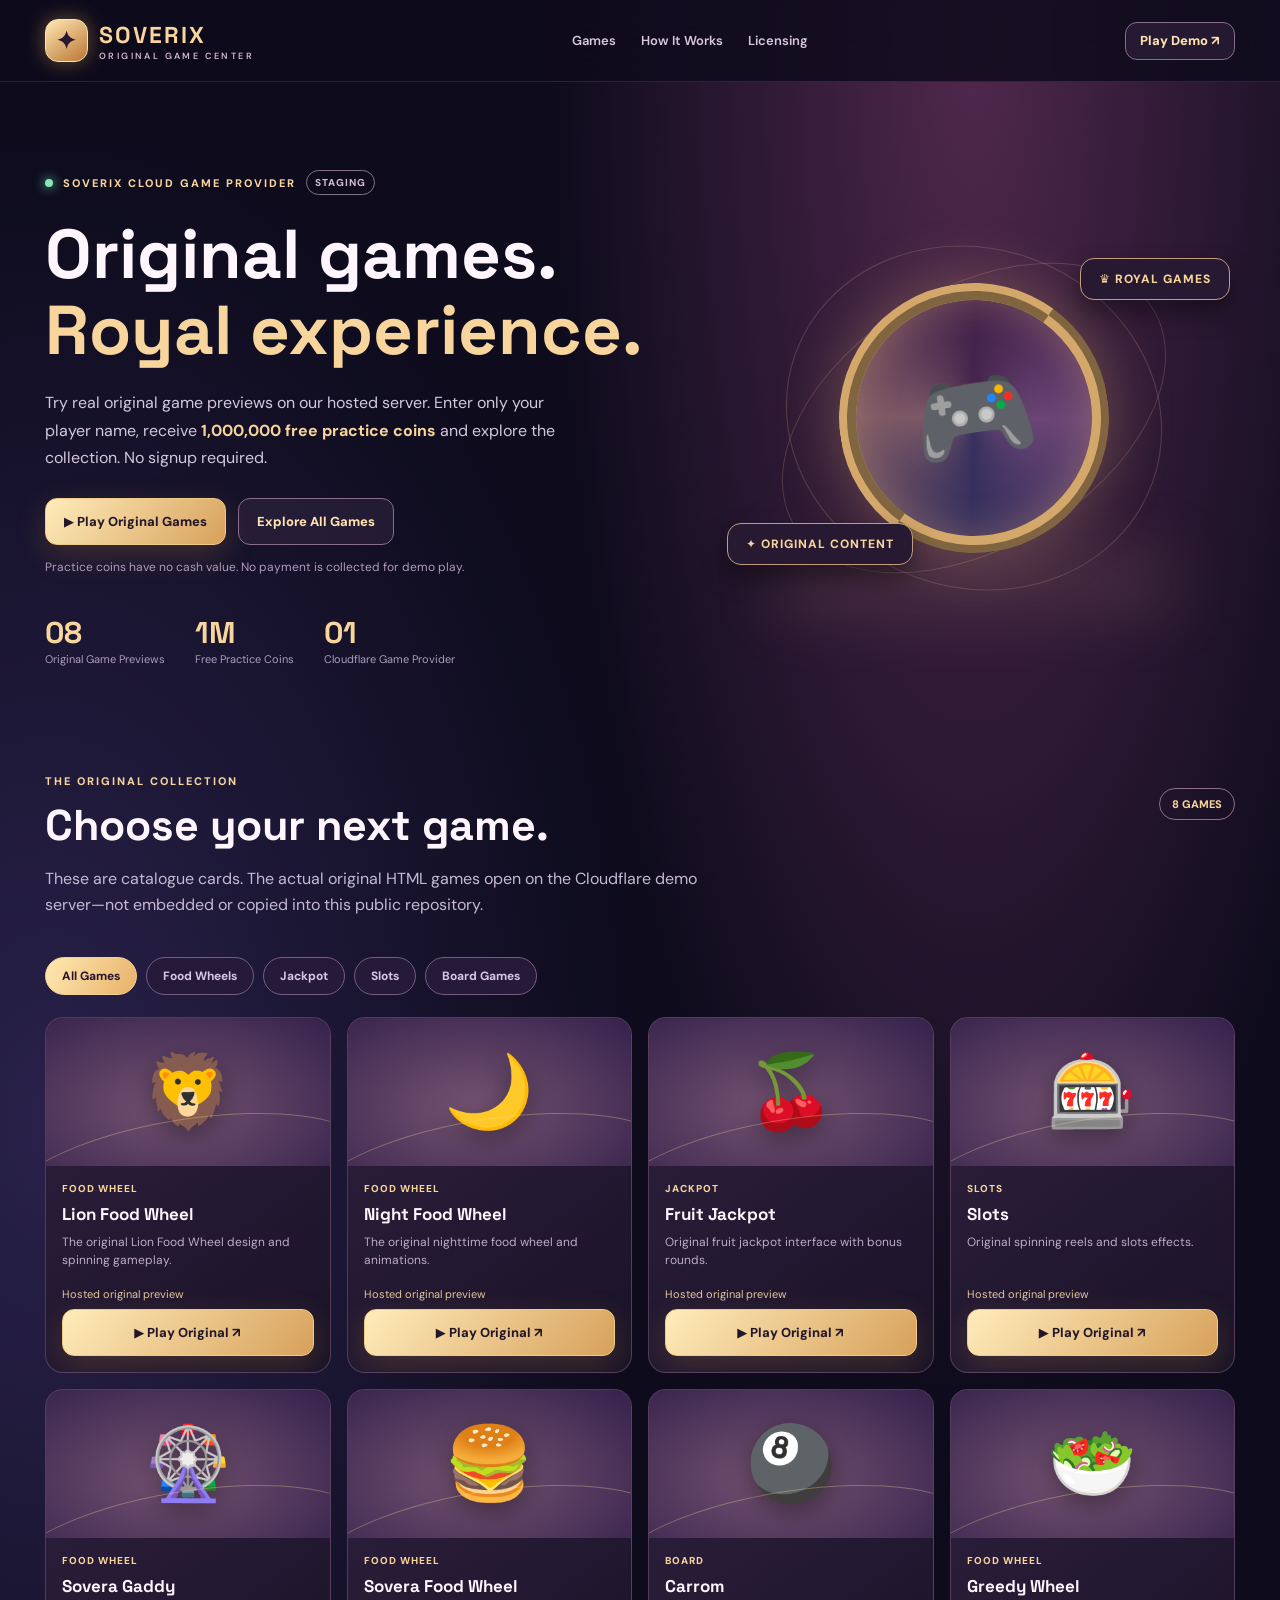
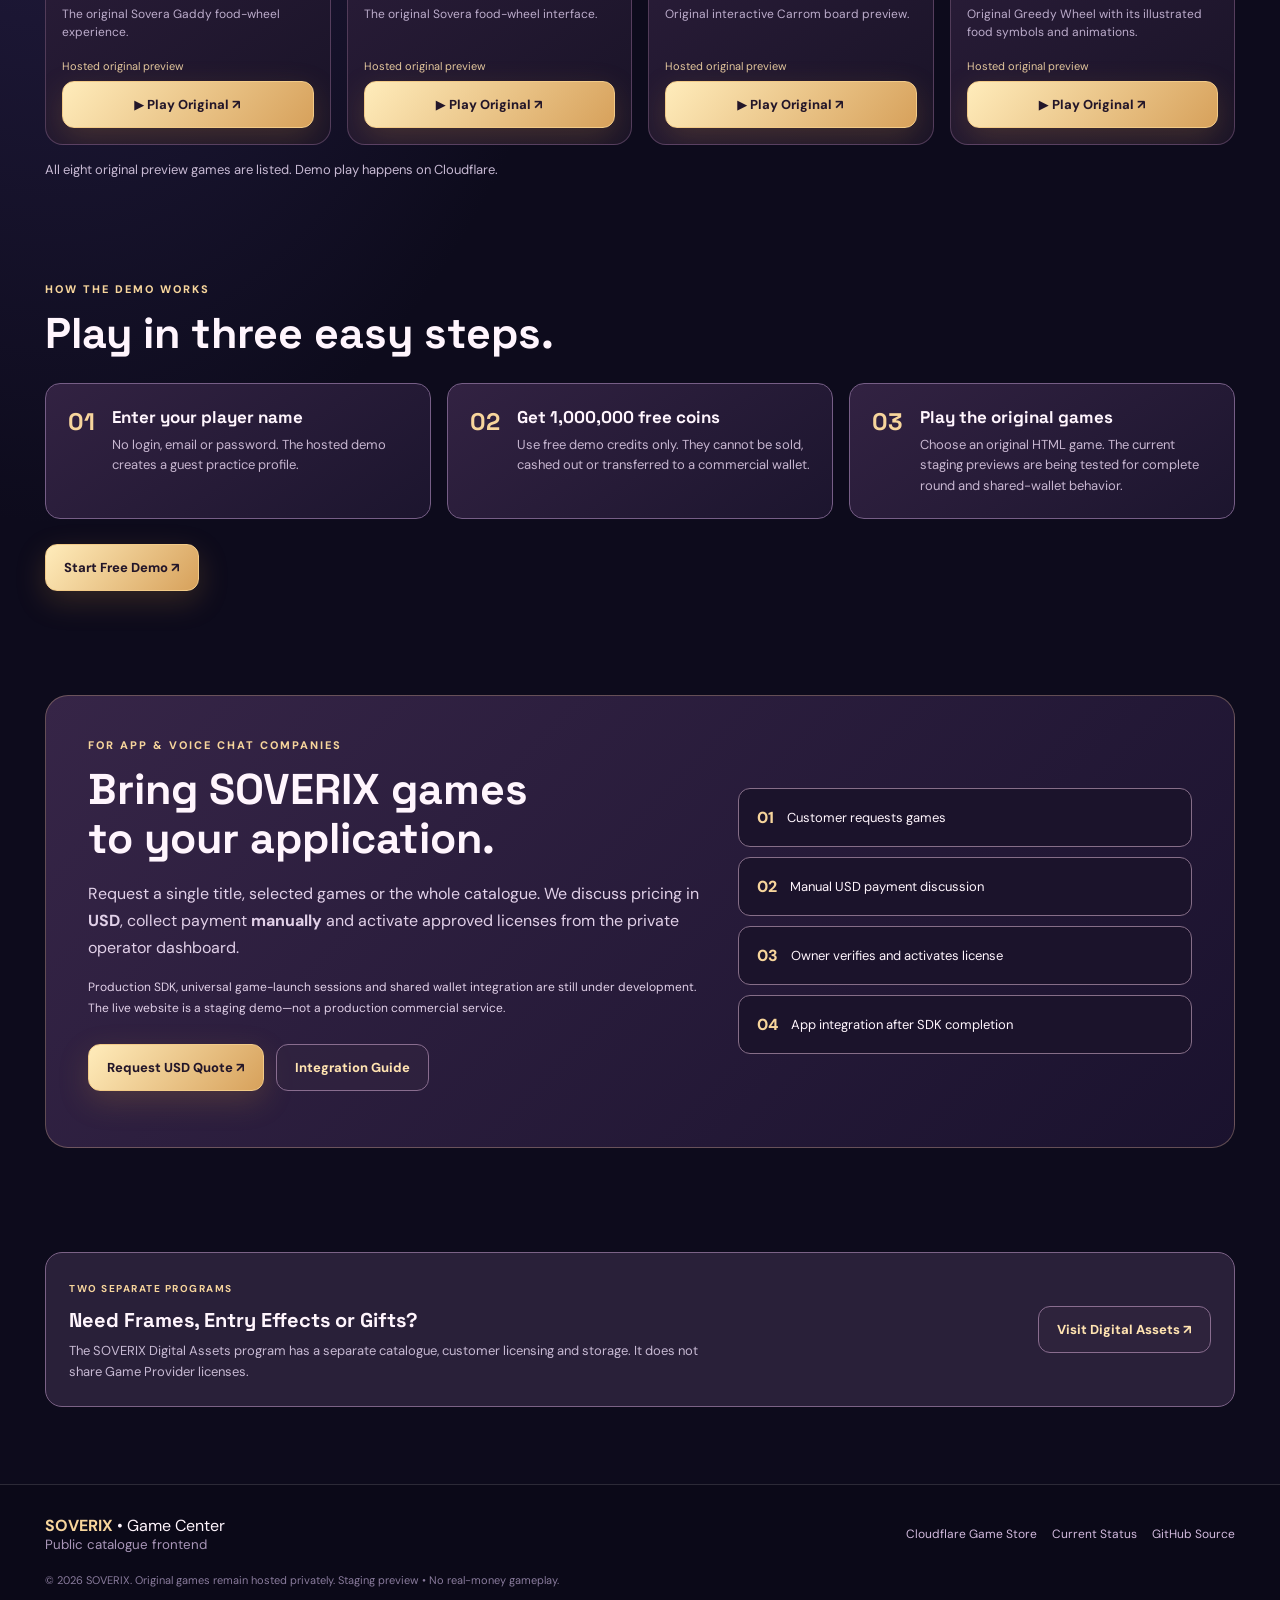
==== index.html @ 5b9de786 "Publish safe public SOVERIX Game Center frontend and integration docs" ====
<!DOCTYPE html>
<html lang="en">
<head>
  <meta charset="utf-8">
  <meta name="viewport" content="width=device-width, initial-scale=1">
  <meta name="theme-color" content="#120b21">
  <meta name="description" content="SOVERIX Original Games Center. Try eight original hosted games free with 1,000,000 practice coins. Manual USD licensing for app operators.">
  <title>SOVERIX | Original Games Center</title>
  <link rel="stylesheet" href="assets/site.css">
  <script src="assets/site.js" type="module"></script>
</head>
<body>
  <header class="header">
    <div class="container header-inner">
      <a class="brand" href="#home" aria-label="SOVERIX Home"><span class="brand-icon">✦</span><span>SOVERIX<small>ORIGINAL GAME CENTER</small></span></a>
      <nav class="nav" aria-label="Primary"><a href="#games">Games</a><a href="#how">How It Works</a><a href="#business">Licensing</a></nav>
      <a class="button button-mini button-outline header-play" href="https://soverix-games-provider-staging.soverixnet.workers.dev/demo" rel="noopener noreferrer">Play Demo ↗</a>
    </div>
  </header>
  <main id="home">
    <section class="hero container">
      <div class="hero-copy">
        <div class="eyebrow"><span class="pulse"></span> SOVERIX CLOUD GAME PROVIDER <span class="stage">STAGING</span></div>
        <h1>Original games.<br><span class="gold">Royal experience.</span></h1>
        <p class="hero-desc">Try real original game previews on our hosted server. Enter only your player name, receive <strong>1,000,000 free practice coins</strong> and explore the collection. No signup required.</p>
        <div class="hero-actions"><a class="button button-main" href="https://soverix-games-provider-staging.soverixnet.workers.dev/demo" rel="noopener noreferrer">▶ Play Original Games</a><a class="button button-outline" href="#games">Explore All Games</a></div>
        <p class="tiny-note">Practice coins have no cash value. No payment is collected for demo play.</p>
        <div class="hero-metrics"><div><b>08</b><span>Original Game Previews</span></div><div><b>1M</b><span>Free Practice Coins</span></div><div><b>01</b><span>Cloudflare Game Provider</span></div></div>
      </div>
      <div class="hero-art" aria-hidden="true"><div class="art-orbit orbit-one"></div><div class="art-orbit orbit-two"></div><div class="art-center">🎮</div><div class="art-chip chip-top">♛ ROYAL GAMES</div><div class="art-chip chip-bottom">✦ ORIGINAL CONTENT</div><div class="art-shadow"></div></div>
    </section>
    <section id="games" class="section container">
      <div class="section-meta">THE ORIGINAL COLLECTION</div><div class="section-line"><div><h2>Choose your next game.</h2><p class="muted">These are catalogue cards. The actual original HTML games open on the Cloudflare demo server—not embedded or copied into this public repository.</p></div><span class="count">8 GAMES</span></div>
      <div id="filters" class="filters" role="group" aria-label="Filter games"><button type="button" class="filter active" data-filter="All">All Games</button><button type="button" class="filter" data-filter="Food Wheel">Food Wheels</button><button type="button" class="filter" data-filter="Jackpot">Jackpot</button><button type="button" class="filter" data-filter="Slots">Slots</button><button type="button" class="filter" data-filter="Board">Board Games</button></div>
      <div id="game-grid" class="game-grid" aria-live="polite"><p class="muted">Loading original game catalogue…</p></div>
      <div id="catalog-message" class="catalog-message" aria-live="polite"></div>
    </section>
    <section id="how" class="section container"><div class="section-meta">HOW THE DEMO WORKS</div><h2>Play in three easy steps.</h2>
      <div class="steps"><article class="step"><span>01</span><div><h3>Enter your player name</h3><p>No login, email or password. The hosted demo creates a guest practice profile.</p></div></article><article class="step"><span>02</span><div><h3>Get 1,000,000 free coins</h3><p>Use free demo credits only. They cannot be sold, cashed out or transferred to a commercial wallet.</p></div></article><article class="step"><span>03</span><div><h3>Play the original games</h3><p>Choose an original HTML game. The current staging previews are being tested for complete round and shared-wallet behavior.</p></div></article></div>
      <a class="button button-main" href="https://soverix-games-provider-staging.soverixnet.workers.dev/demo" rel="noopener noreferrer">Start Free Demo ↗</a>
    </section>
    <section id="business" class="section container"><div class="business"><div><div class="section-meta">FOR APP & VOICE CHAT COMPANIES</div><h2>Bring SOVERIX games<br>to your application.</h2><p>Request a single title, selected games or the whole catalogue. We discuss pricing in <b>USD</b>, collect payment <b>manually</b> and activate approved licenses from the private operator dashboard.</p><p class="muted">Production SDK, universal game-launch sessions and shared wallet integration are still under development. The live website is a staging demo—not a production commercial service.</p><div class="hero-actions"><a class="button button-main" href="https://soverix-games-provider-staging.soverixnet.workers.dev/#request" rel="noopener noreferrer">Request USD Quote ↗</a><a class="button button-outline" href="docs/INTEGRATION.md">Integration Guide</a></div></div><div class="business-flow"><div><span>01</span> Customer requests games</div><div><span>02</span> Manual USD payment discussion</div><div><span>03</span> Owner verifies and activates license</div><div><span>04</span> App integration after SDK completion</div></div></div></section>
    <section class="section container"><div class="separate"><div><span class="separate-label">TWO SEPARATE PROGRAMS</span><h3>Need Frames, Entry Effects or Gifts?</h3><p>The SOVERIX Digital Assets program has a separate catalogue, customer licensing and storage. It does not share Game Provider licenses.</p></div><a class="button button-outline" href="https://soverix-assets-provider-staging.soverixnet.workers.dev/" rel="noopener noreferrer">Visit Digital Assets ↗</a></div></section>
  </main>
  <footer class="footer"><div class="container footer-inner"><div><strong>SOVERIX</strong> • Game Center <small>Public catalogue frontend</small></div><div><a href="https://soverix-games-provider-staging.soverixnet.workers.dev/">Cloudflare Game Store</a><a href="docs/RELEASE_STATUS.md">Current Status</a><a href="https://github.com/soverixnet-design/Game-center-soverixnet">GitHub Source</a></div></div><div class="container copyright">© 2026 SOVERIX. Original games remain hosted privately. Staging preview • No real-money gameplay.</div></footer>
</body>
</html>
---- assets/site.css ----
@import url('https://fonts.googleapis.com/css2?family=DM+Sans:wght@400;500;600;700;800&family=Space+Grotesk:wght@500;600;700&display=swap');
:root{color-scheme:dark;--bg:#0d0b1c;--paper:#1e1732;--paper2:#2b203f;--gold:#f7d59c;--gold2:#e2a959;--text:#fff5fd;--muted:#c7b9d3;--line:#8b688b66;--green:#80e0b4}*{box-sizing:border-box}html{scroll-behavior:smooth}body{font-family:'DM Sans',system-ui,sans-serif;margin:0;background:radial-gradient(ellipse at 76% 1%,#50284d 0,transparent 31%),radial-gradient(ellipse at 4% 35%,#29214a 0,transparent 34%),var(--bg);color:var(--text)}a{color:inherit;text-decoration:none}button{font:inherit;cursor:pointer}a:focus-visible,button:focus-visible{outline:2px solid var(--gold);outline-offset:4px}.container{max-width:1190px;width:calc(100% - 44px);margin:auto}.header{position:sticky;top:0;z-index:20;backdrop-filter:blur(20px);background:#0f0b1dda;border-bottom:1px solid #ffffff1c}.header-inner{display:flex;align-items:center;justify-content:space-between;gap:20px;min-height:81px}.brand{display:flex;gap:11px;align-items:center;color:var(--gold);font-family:'Space Grotesk',sans-serif;font-weight:700;letter-spacing:2px;font-size:23px}.brand-icon{display:grid;place-items:center;font-size:24px;width:43px;height:43px;color:#2c1731;background:linear-gradient(145deg,#ffe8b3,#bb7635);border:1px solid #ffe6aa;border-radius:13px;box-shadow:0 0 20px #dca85470}.brand small{display:block;font:600 9px 'DM Sans',sans-serif;letter-spacing:2.4px;color:#d0b6d1}.nav{display:flex;gap:25px;align-items:center}.nav a{font-size:13px;font-weight:600;color:#d8c9df}.nav a:hover{color:var(--gold)}.button{display:inline-flex;align-items:center;justify-content:center;gap:8px;min-height:47px;padding:12px 18px;border:1px solid #f2ca87;border-radius:12px;font-weight:800;font-size:13px;transition:transform .2s,box-shadow .2s}.button:hover{transform:translateY(-2px)}.button-main{background:linear-gradient(130deg,#ffecbb,#d7a15b);color:#231629;box-shadow:0 10px 30px #b7813c3d}.button-outline{background:#34264088;color:#ffe3b1;border-color:#896d8f}.button-mini{min-height:38px;padding:9px 14px}.hero{padding:88px 0 56px;display:grid;grid-template-columns:1.1fr .9fr;gap:32px;align-items:center}.eyebrow,.section-meta{font-size:11px;letter-spacing:2px;font-weight:800;color:var(--gold);display:flex;align-items:center;gap:10px}.pulse{width:8px;height:8px;background:#8ae4b5;border-radius:50%;box-shadow:0 0 12px #63fbc4}.stage{letter-spacing:1px;font-size:10px;color:#d3bbd6;border:1px solid #837087;padding:5px 8px;border-radius:30px}.hero h1,h2,h3{font-family:'Space Grotesk',sans-serif}.hero h1{font-size:clamp(42px,5.4vw,72px);line-height:1.1;margin:21px 0}.gold{color:var(--gold)}.hero-desc{max-width:540px;color:#d5c8dc;line-height:1.72;font-size:16px}.hero-desc strong{color:var(--gold)}.hero-actions{display:flex;flex-wrap:wrap;gap:12px;margin:26px 0 14px}.tiny-note{color:#ae9bbd;font-size:12px}.hero-metrics{display:flex;gap:30px;margin-top:38px;flex-wrap:wrap}.hero-metrics div{display:flex;flex-direction:column}.hero-metrics b{font:700 30px 'Space Grotesk';color:var(--gold)}.hero-metrics span{color:#ae9bbd;font-size:11px}.hero-art{position:relative;min-height:360px;display:grid;place-items:center}.art-center{position:relative;z-index:2;width:270px;height:270px;display:grid;place-items:center;border-radius:50%;font-size:100px;background:conic-gradient(from 100deg,#6a4575,#37305e,#7c5965,#44234c,#6a4575);border:17px ridge #d4a76b;box-shadow:inset 0 0 38px #f2bd7544,0 0 65px #edbc8050;transform:rotate(-9deg)}.art-orbit{position:absolute;width:340px;height:340px;border:1px solid #bc8f8047;border-radius:50%;transform:rotate(20deg) scaleX(1.12)}.orbit-two{width:420px;height:260px;transform:rotate(-31deg)}.art-chip{position:absolute;z-index:3;padding:12px 18px;font-size:12px;font-weight:800;letter-spacing:1px;background:#261931;border:1px solid #c29c80;border-radius:14px;color:var(--gold);box-shadow:0 12px 26px #0006}.chip-top{top:20px;right:5px}.chip-bottom{bottom:33px;left:13px}.art-shadow{position:absolute;bottom:-5px;width:75%;height:45px;background:#d09f8633;filter:blur(34px)}.section{padding:52px 0}.section-line{display:flex;align-items:flex-start;gap:20px;justify-content:space-between}.section-line>div{max-width:700px}h2{font-size:clamp(28px,3.6vw,43px);line-height:1.15;margin:13px 0 14px}.muted{color:var(--muted);line-height:1.65}.count{padding:8px 12px;font-size:11px;font-weight:800;white-space:nowrap;border:1px solid #8d7082;color:var(--gold);border-radius:30px}.filters{display:flex;flex-wrap:wrap;gap:9px;margin:22px 0}.filter{padding:10px 16px;background:#251a39;border:1px solid #785c7e;border-radius:30px;color:#d8c7e4;font-size:12px;font-weight:700}.filter.active{background:linear-gradient(120deg,#ffe9b2,#e8b168);color:#25132d;border-color:#f1d197}.game-grid{display:grid;grid-template-columns:repeat(4,1fr);gap:16px}.game-card{border:1px solid #8b688b77;background:linear-gradient(145deg,#30203f,#191327);overflow:hidden;border-radius:18px;transition:transform .2s,border-color .2s;display:flex;flex-direction:column}.game-card:hover{transform:translateY(-4px);border-color:#edc78b}.game-visual{min-height:148px;background:radial-gradient(ellipse at 45% 60%,#755372,#34214b);display:grid;place-items:center;position:relative;overflow:hidden}.game-visual span{font-size:72px;filter:drop-shadow(0 8px 13px #0006)}.game-visual:after{content:'';position:absolute;inset:auto -15% -50% -15%;height:80%;border:1px solid #f9db9750;border-radius:50%;transform:rotate(-9deg)}.game-details{padding:16px;display:flex;flex-direction:column;gap:8px;flex:1}.game-details h3{font-size:17px;margin:0}.game-details .category{font-size:10px;color:var(--gold);font-weight:800;letter-spacing:1px;text-transform:uppercase}.game-details p{font-size:12px;line-height:1.5;min-height:46px;color:#bcaccb;margin:0}.game-details .tag{font-size:11px;color:#e3c79e}.game-details .button{margin-top:auto}.steps{display:grid;grid-template-columns:repeat(3,1fr);gap:16px;margin:25px 0}.step{padding:22px;background:linear-gradient(145deg,#322242,#1c152e);border:1px solid #765e86;border-radius:15px;display:flex;gap:17px}.step>span{font:700 24px 'Space Grotesk';color:var(--gold)}.step h3{font-size:17px;margin:0 0 7px}.step p{font-size:13px;color:#c7b6d0;line-height:1.55;margin:0}.business{display:grid;grid-template-columns:1.15fr .85fr;gap:35px;align-items:center;border:1px solid #b08d7a77;border-radius:23px;background:linear-gradient(135deg,#362547,#1a122e);padding:42px}.business p{line-height:1.7;color:#e1d0e8}.business .muted{font-size:12px}.business-flow{display:grid;gap:10px}.business-flow>div{padding:18px;border:1px solid #866e88;border-radius:12px;background:#1b132b;display:flex;align-items:center;gap:13px;font-size:13px}.business-flow span{color:var(--gold);font-size:16px;font-weight:800}.separate{display:flex;justify-content:space-between;align-items:center;gap:20px;background:#292039;border:1px solid #7b6286;border-radius:17px;padding:23px}.separate h3{font-size:20px;margin:10px 0 8px}.separate p{color:var(--muted);font-size:13px;max-width:660px;line-height:1.6;margin:0}.separate-label{font-size:10px;color:var(--gold);letter-spacing:1.5px;font-weight:700}.catalog-message{font-size:13px;color:var(--muted);margin-top:16px}.footer{border-top:1px solid #ffffff22;margin-top:25px;padding:30px 0 18px;background:#0b0918}.footer-inner{display:flex;justify-content:space-between;gap:15px;align-items:center}.footer-inner strong{color:var(--gold)}.footer small{display:block;color:#a996b8}.footer-inner>div:last-child{display:flex;flex-wrap:wrap;gap:15px;font-size:12px;color:#d2badd}.copyright{font-size:11px;color:#897b9c;margin-top:20px}
@media(max-width:950px){.game-grid{grid-template-columns:repeat(2,1fr)}.hero{padding:60px 0 30px}.hero-art{min-height:300px}.art-center{width:215px;height:215px}.art-orbit{width:290px;height:290px}.orbit-two{width:310px}.chip-top{right:0}.chip-bottom{left:0}}
@media(max-width:650px){.container{width:calc(100% - 28px)}.header-inner{min-height:70px;flex-wrap:wrap;padding:10px 0}.brand{font-size:19px}.nav{order:3;width:100%;justify-content:center;gap:27px}.header-play{margin-left:auto}.hero{grid-template-columns:1fr;padding:43px 0 5px}.hero h1{font-size:clamp(38px,10vw,54px)}.hero-art{min-height:220px}.art-center{width:170px;height:170px;border-width:12px;font-size:72px}.art-orbit{width:216px;height:216px}.orbit-two{width:260px;height:175px}.art-chip{font-size:9px;padding:8px 10px}.chip-top{top:4px}.chip-bottom{bottom:0}.hero-metrics{gap:17px}.hero-metrics b{font-size:24px}.section{padding:39px 0}.game-grid{gap:12px}.game-visual{min-height:110px}.game-visual span{font-size:55px}.game-details{padding:12px}.game-details h3{font-size:14px}.game-details p{font-size:11px;min-height:55px}.game-details .button{font-size:11px;padding:10px 7px}.section-line{flex-direction:column;gap:7px}.steps{grid-template-columns:1fr}.business{grid-template-columns:1fr;padding:22px;gap:17px}.business h2{font-size:28px}.separate,.footer-inner{flex-direction:column;align-items:flex-start}.footer-inner{gap:16px}}
@media(prefers-reduced-motion:reduce){*,*:before,*:after{scroll-behavior:auto!important;transition:none!important;animation:none!important}}
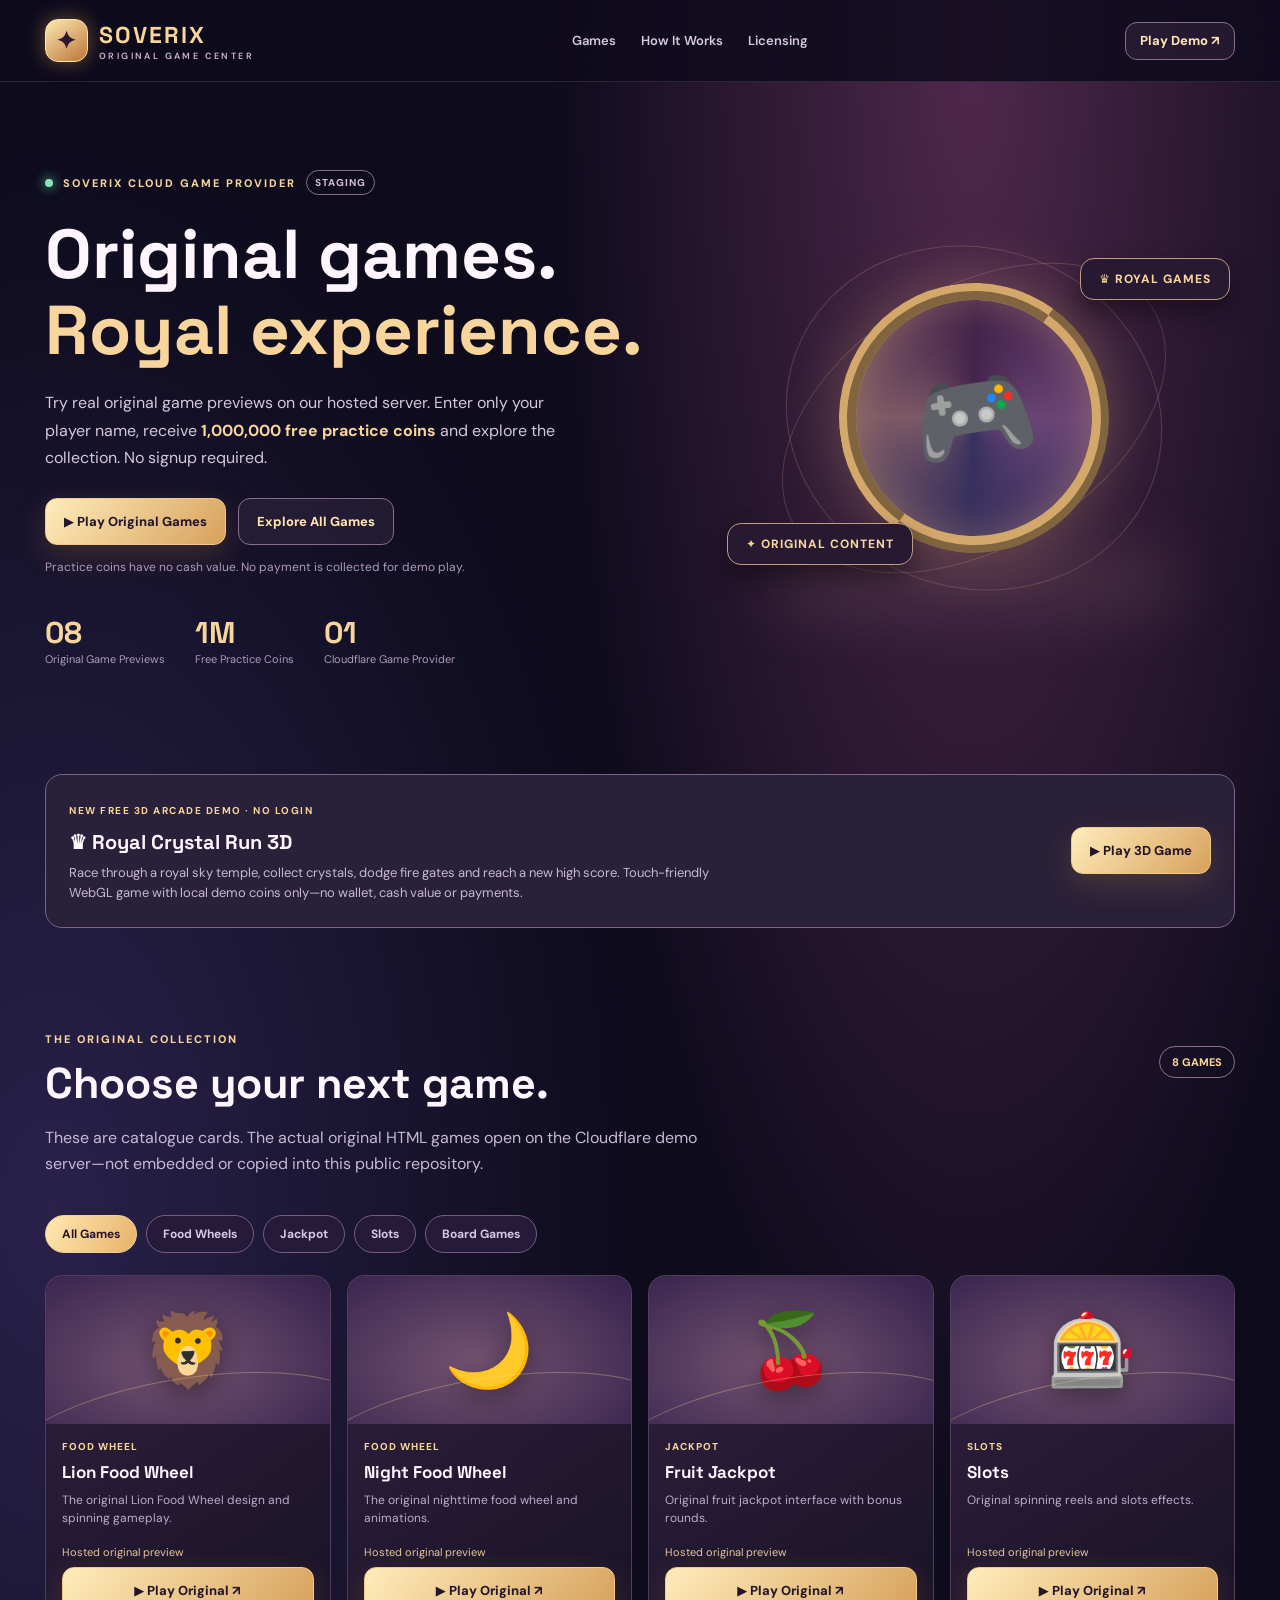
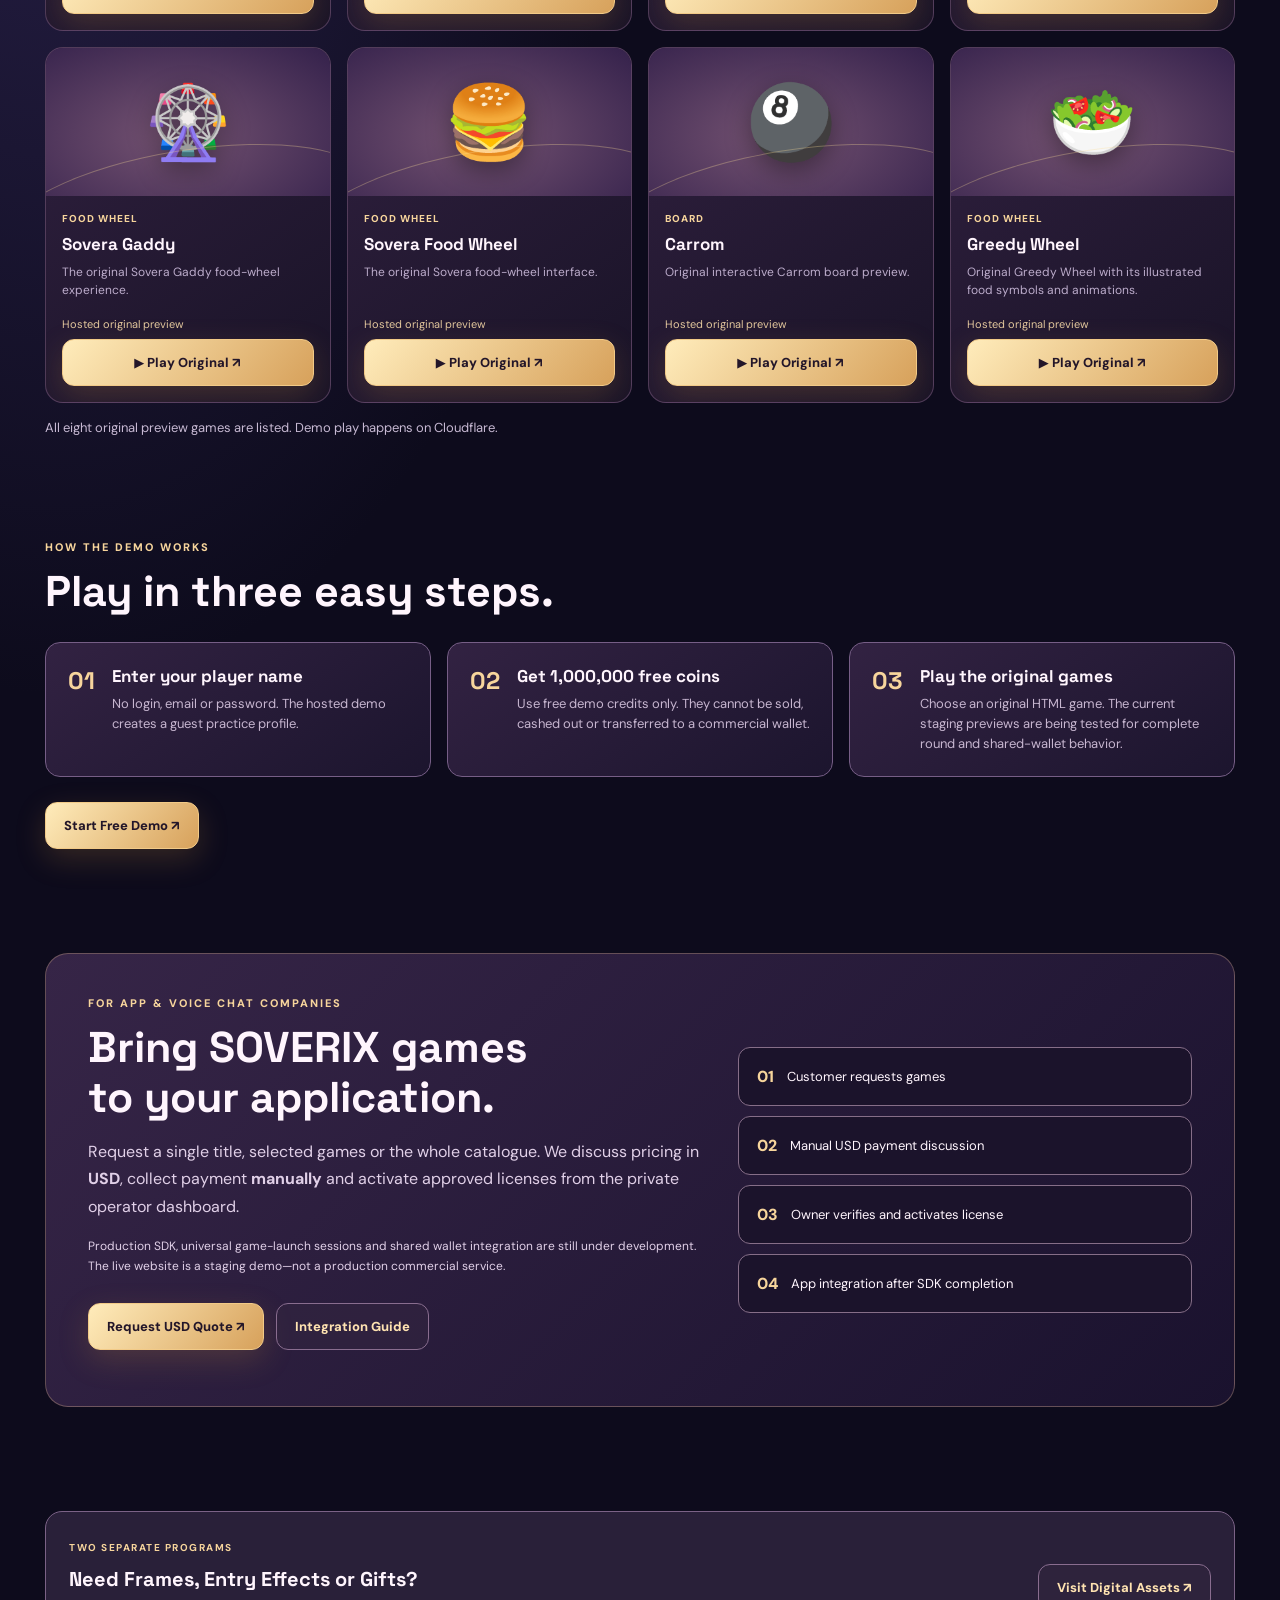
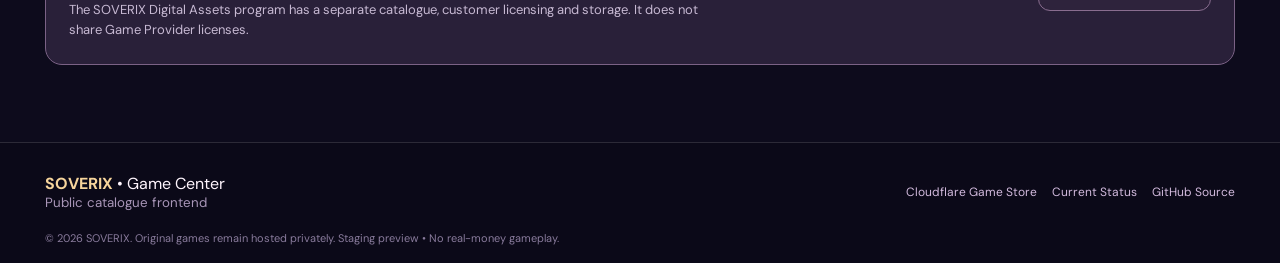
==== commit 8e23cc85: "Link and document standalone Royal Crystal Run 3D demo" ====
--- a/index.html
+++ b/index.html
@@ -29,6 +29,16 @@
       </div>
       <div class="hero-art" aria-hidden="true"><div class="art-orbit orbit-one"></div><div class="art-orbit orbit-two"></div><div class="art-center">🎮</div><div class="art-chip chip-top">♛ ROYAL GAMES</div><div class="art-chip chip-bottom">✦ ORIGINAL CONTENT</div><div class="art-shadow"></div></div>
     </section>
+    <section id="royal-3d" class="section container" aria-labelledby="royal-3d-title">
+      <div class="separate">
+        <div>
+          <span class="separate-label">NEW FREE 3D ARCADE DEMO · NO LOGIN</span>
+          <h3 id="royal-3d-title">♛ Royal Crystal Run 3D</h3>
+          <p>Race through a royal sky temple, collect crystals, dodge fire gates and reach a new high score. Touch-friendly WebGL game with local demo coins only—no wallet, cash value or payments.</p>
+        </div>
+        <a class="button button-main" href="demos/royal-crystal-run-3d/index.html" aria-label="Play Royal Crystal Run 3D">▶ Play 3D Game</a>
+      </div>
+    </section>
     <section id="games" class="section container">
       <div class="section-meta">THE ORIGINAL COLLECTION</div><div class="section-line"><div><h2>Choose your next game.</h2><p class="muted">These are catalogue cards. The actual original HTML games open on the Cloudflare demo server—not embedded or copied into this public repository.</p></div><span class="count">8 GAMES</span></div>
       <div id="filters" class="filters" role="group" aria-label="Filter games"><button type="button" class="filter active" data-filter="All">All Games</button><button type="button" class="filter" data-filter="Food Wheel">Food Wheels</button><button type="button" class="filter" data-filter="Jackpot">Jackpot</button><button type="button" class="filter" data-filter="Slots">Slots</button><button type="button" class="filter" data-filter="Board">Board Games</button></div>
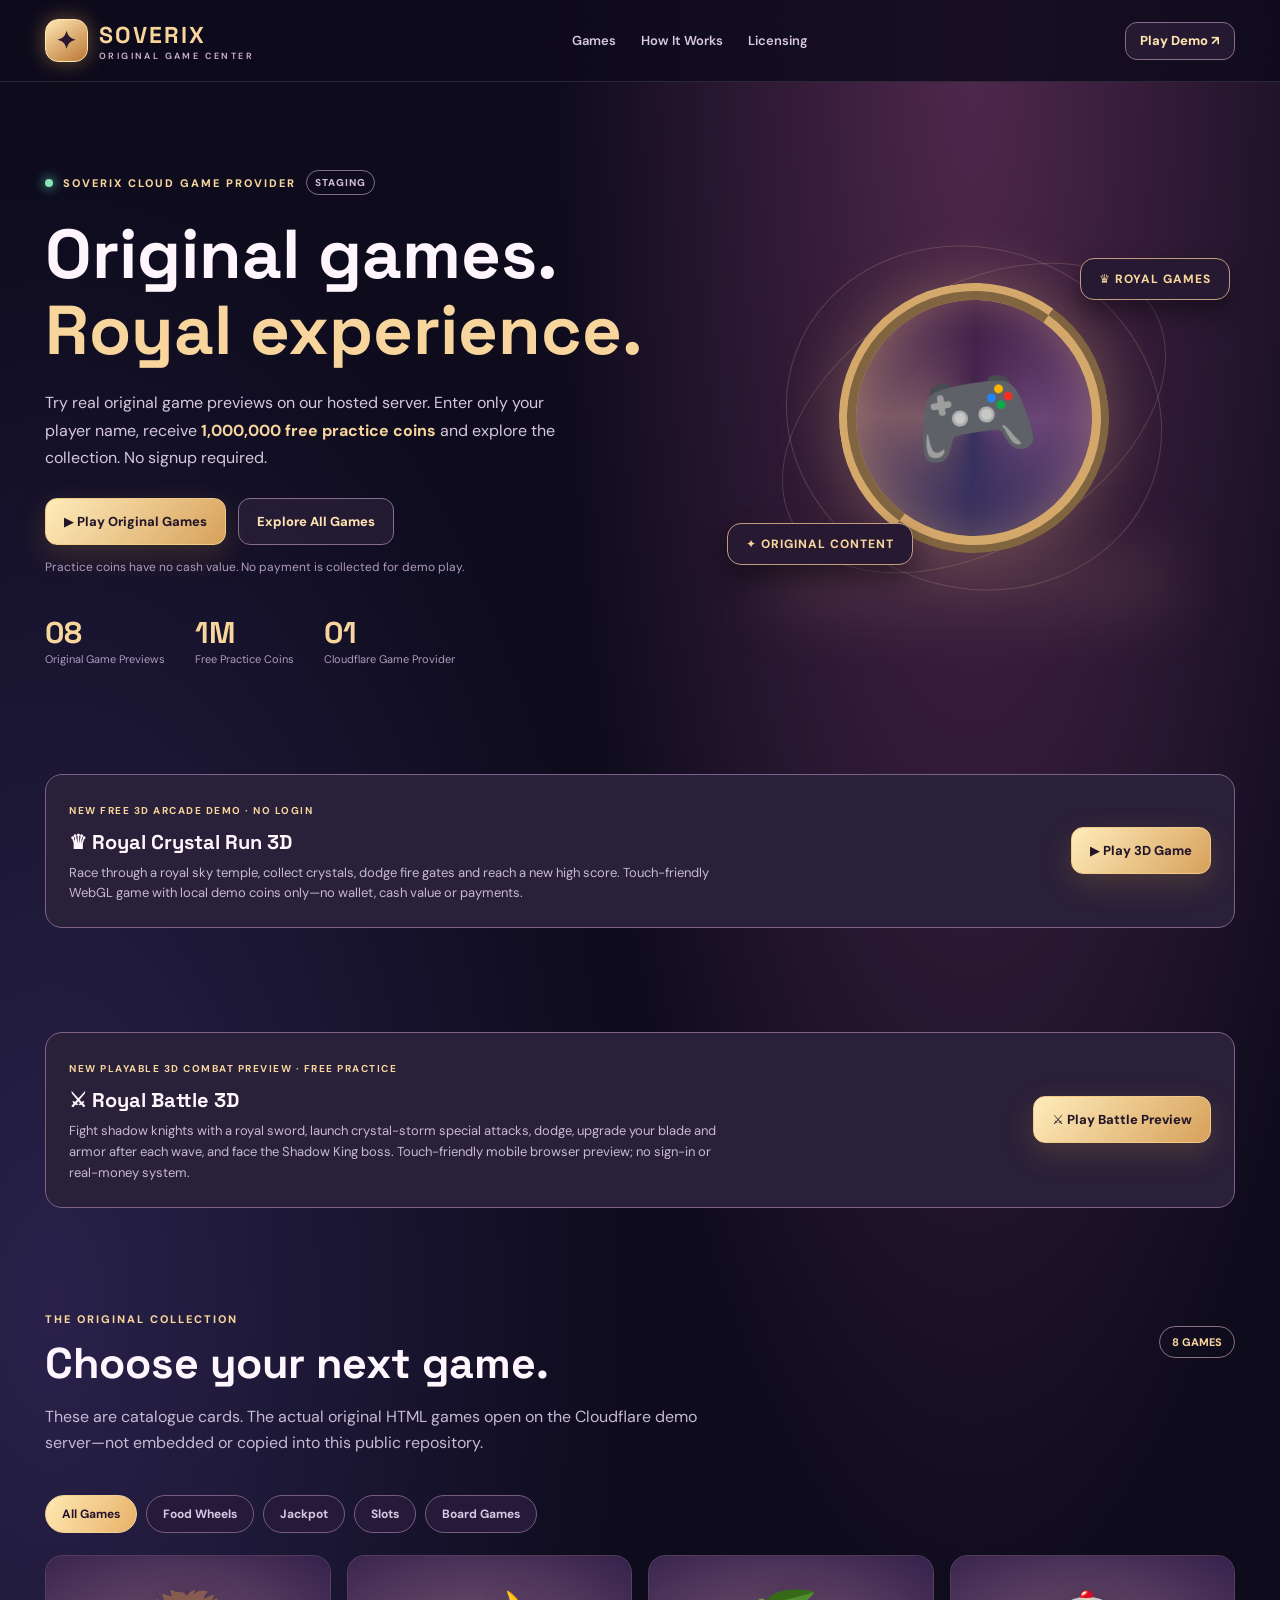
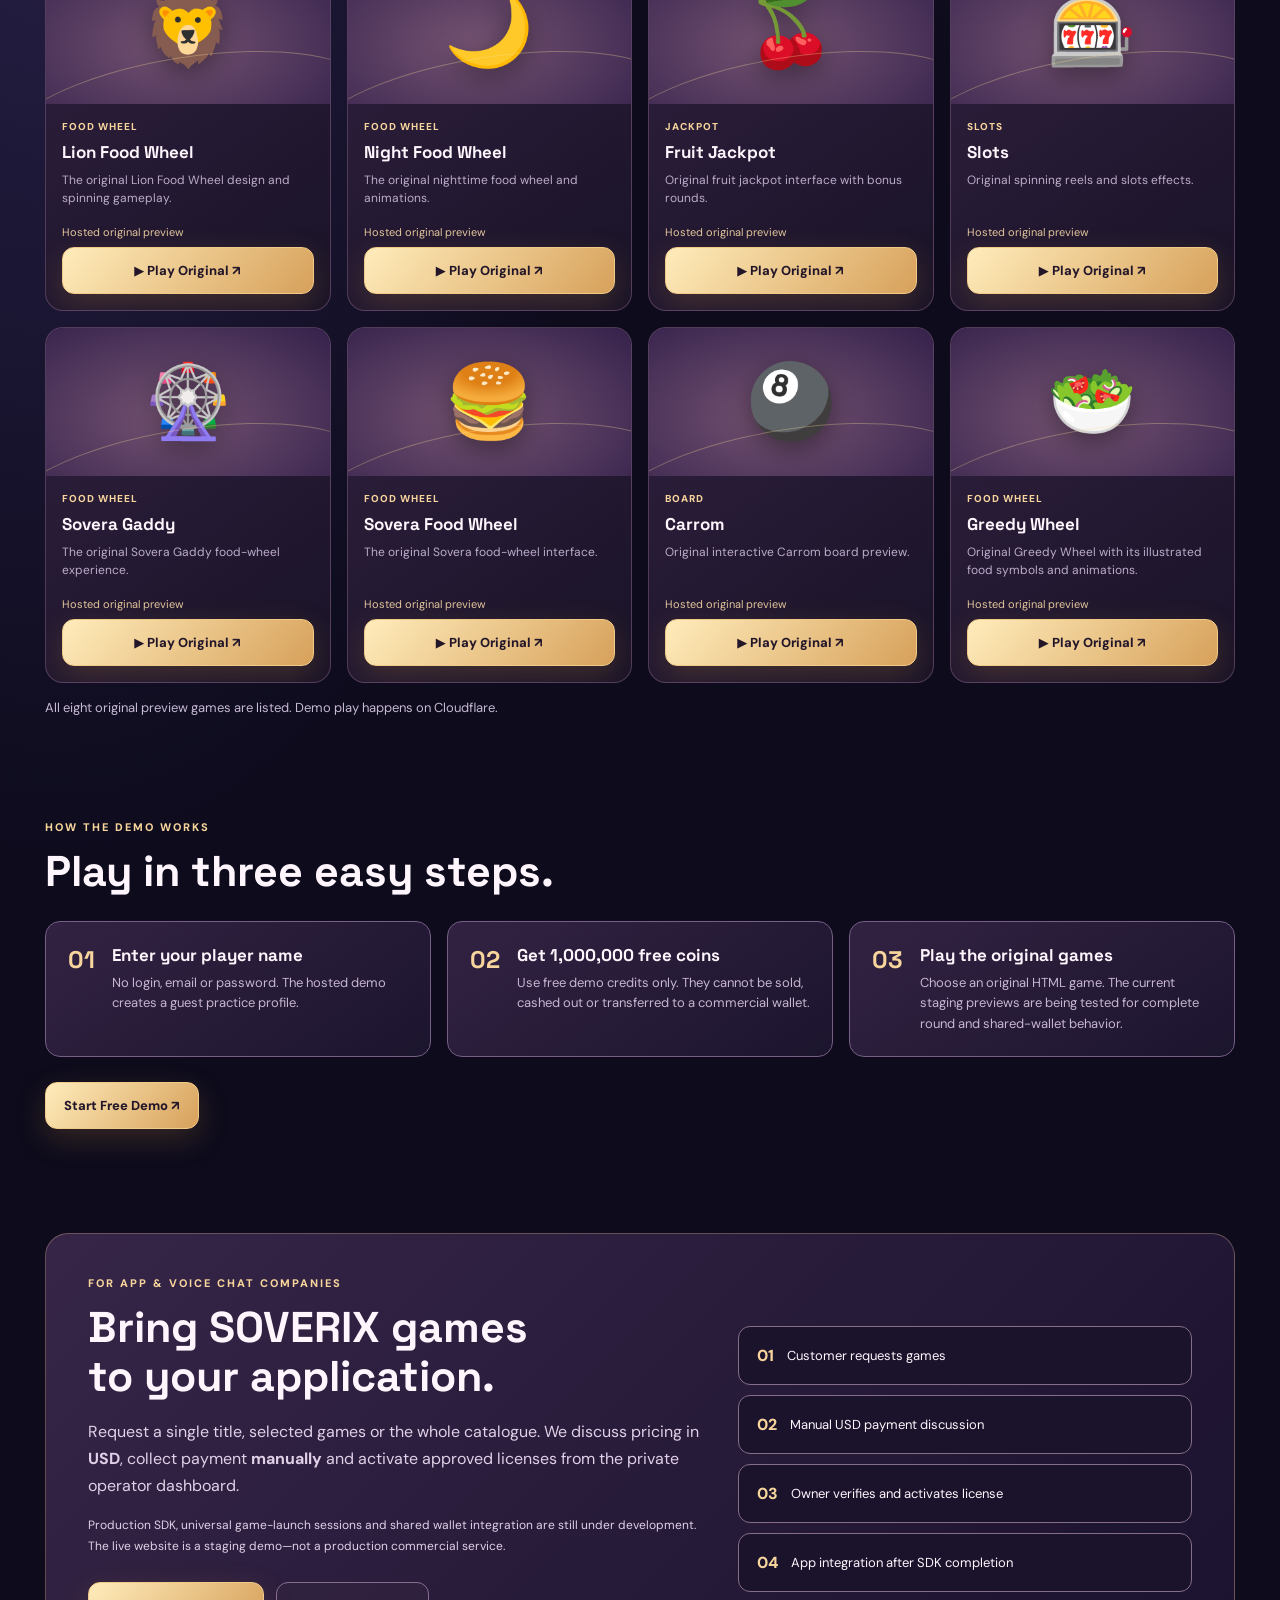
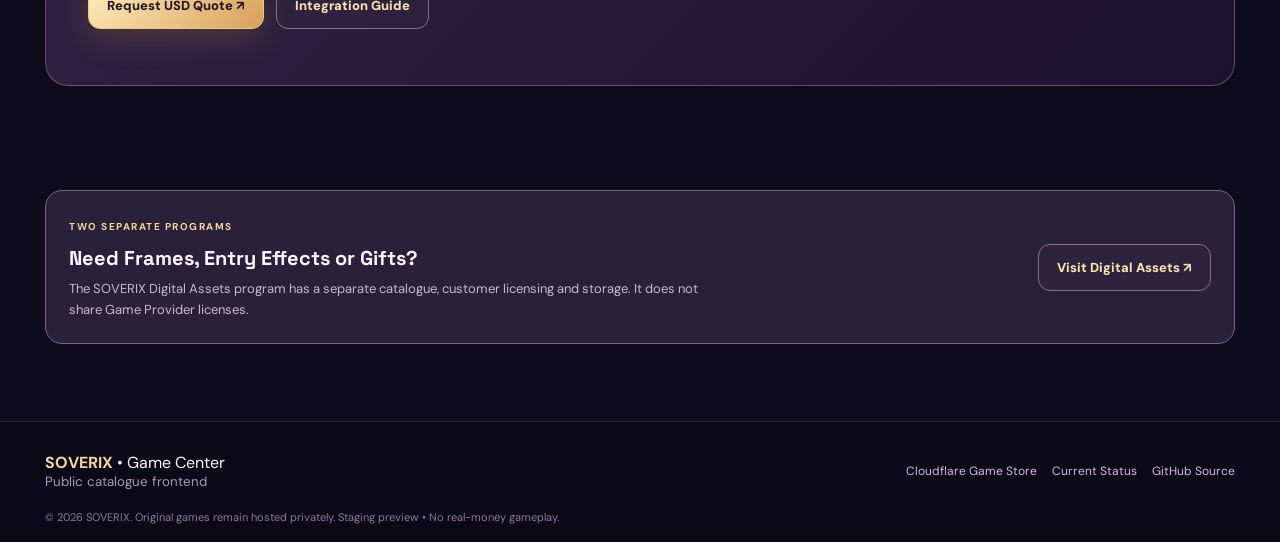
==== commit 61e5c86d: "List Royal Battle 3D as separate playable preview without changing original games" ====
--- a/index.html
+++ b/index.html
@@ -36,7 +36,17 @@
           <h3 id="royal-3d-title">♛ Royal Crystal Run 3D</h3>
           <p>Race through a royal sky temple, collect crystals, dodge fire gates and reach a new high score. Touch-friendly WebGL game with local demo coins only—no wallet, cash value or payments.</p>
         </div>
-        <a class="button button-main" href="demos/royal-crystal-run-3d/index.html" aria-label="Play Royal Crystal Run 3D">▶ Play 3D Game</a>
+        <a class="button button-main" href="https://soverix-royal-crystal-3d.soverixnet.workers.dev/" target="_blank" rel="noopener noreferrer" aria-label="Play Royal Crystal Run 3D">▶ Play 3D Game</a>
+      </div>
+    </section>
+    <section id="royal-battle-3d" class="section container" aria-labelledby="royal-battle-title">
+      <div class="separate">
+        <div>
+          <span class="separate-label">NEW PLAYABLE 3D COMBAT PREVIEW · FREE PRACTICE</span>
+          <h3 id="royal-battle-title">⚔ Royal Battle 3D</h3>
+          <p>Fight shadow knights with a royal sword, launch crystal-storm special attacks, dodge, upgrade your blade and armor after each wave, and face the Shadow King boss. Touch-friendly mobile browser preview; no sign-in or real-money system.</p>
+        </div>
+        <a class="button button-main" href="https://soverix-royal-battle-preview.soverixnet.workers.dev/" target="_blank" rel="noopener noreferrer" aria-label="Play Royal Battle 3D preview">⚔ Play Battle Preview</a>
       </div>
     </section>
     <section id="games" class="section container">
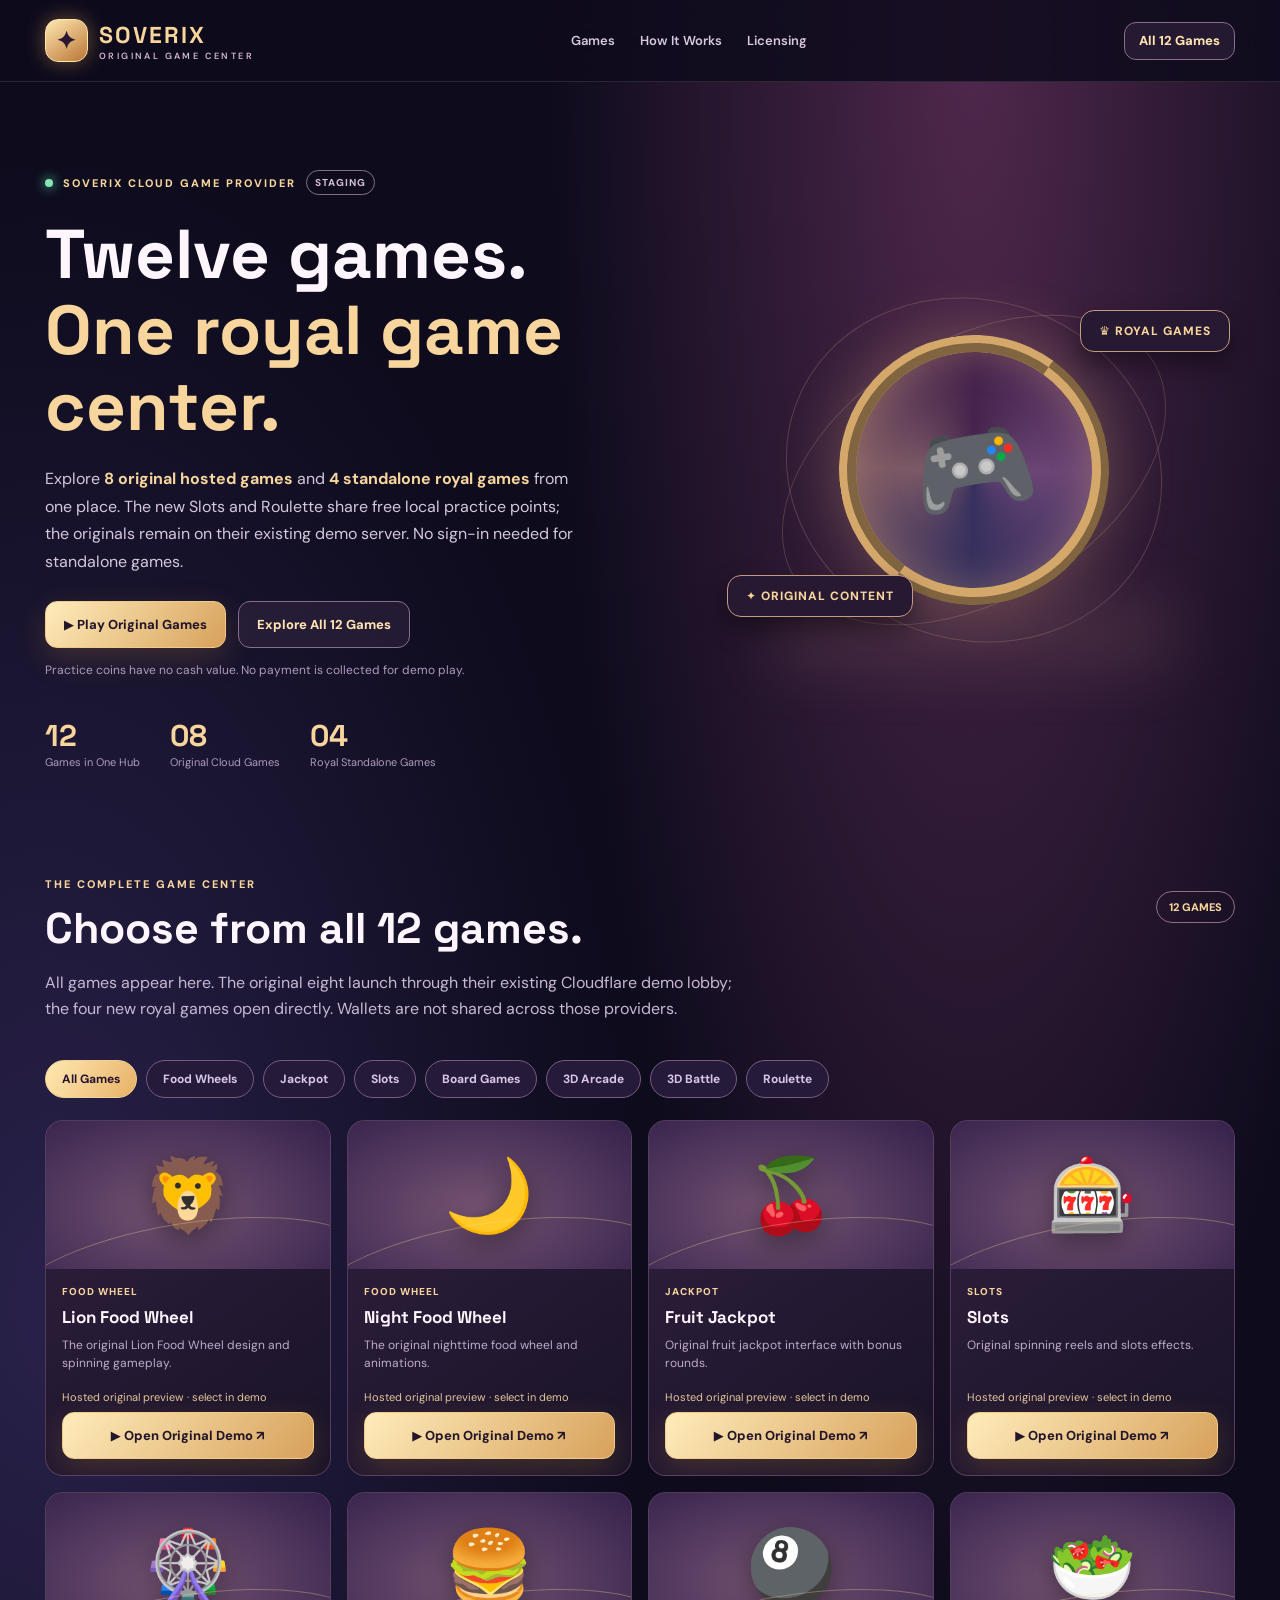
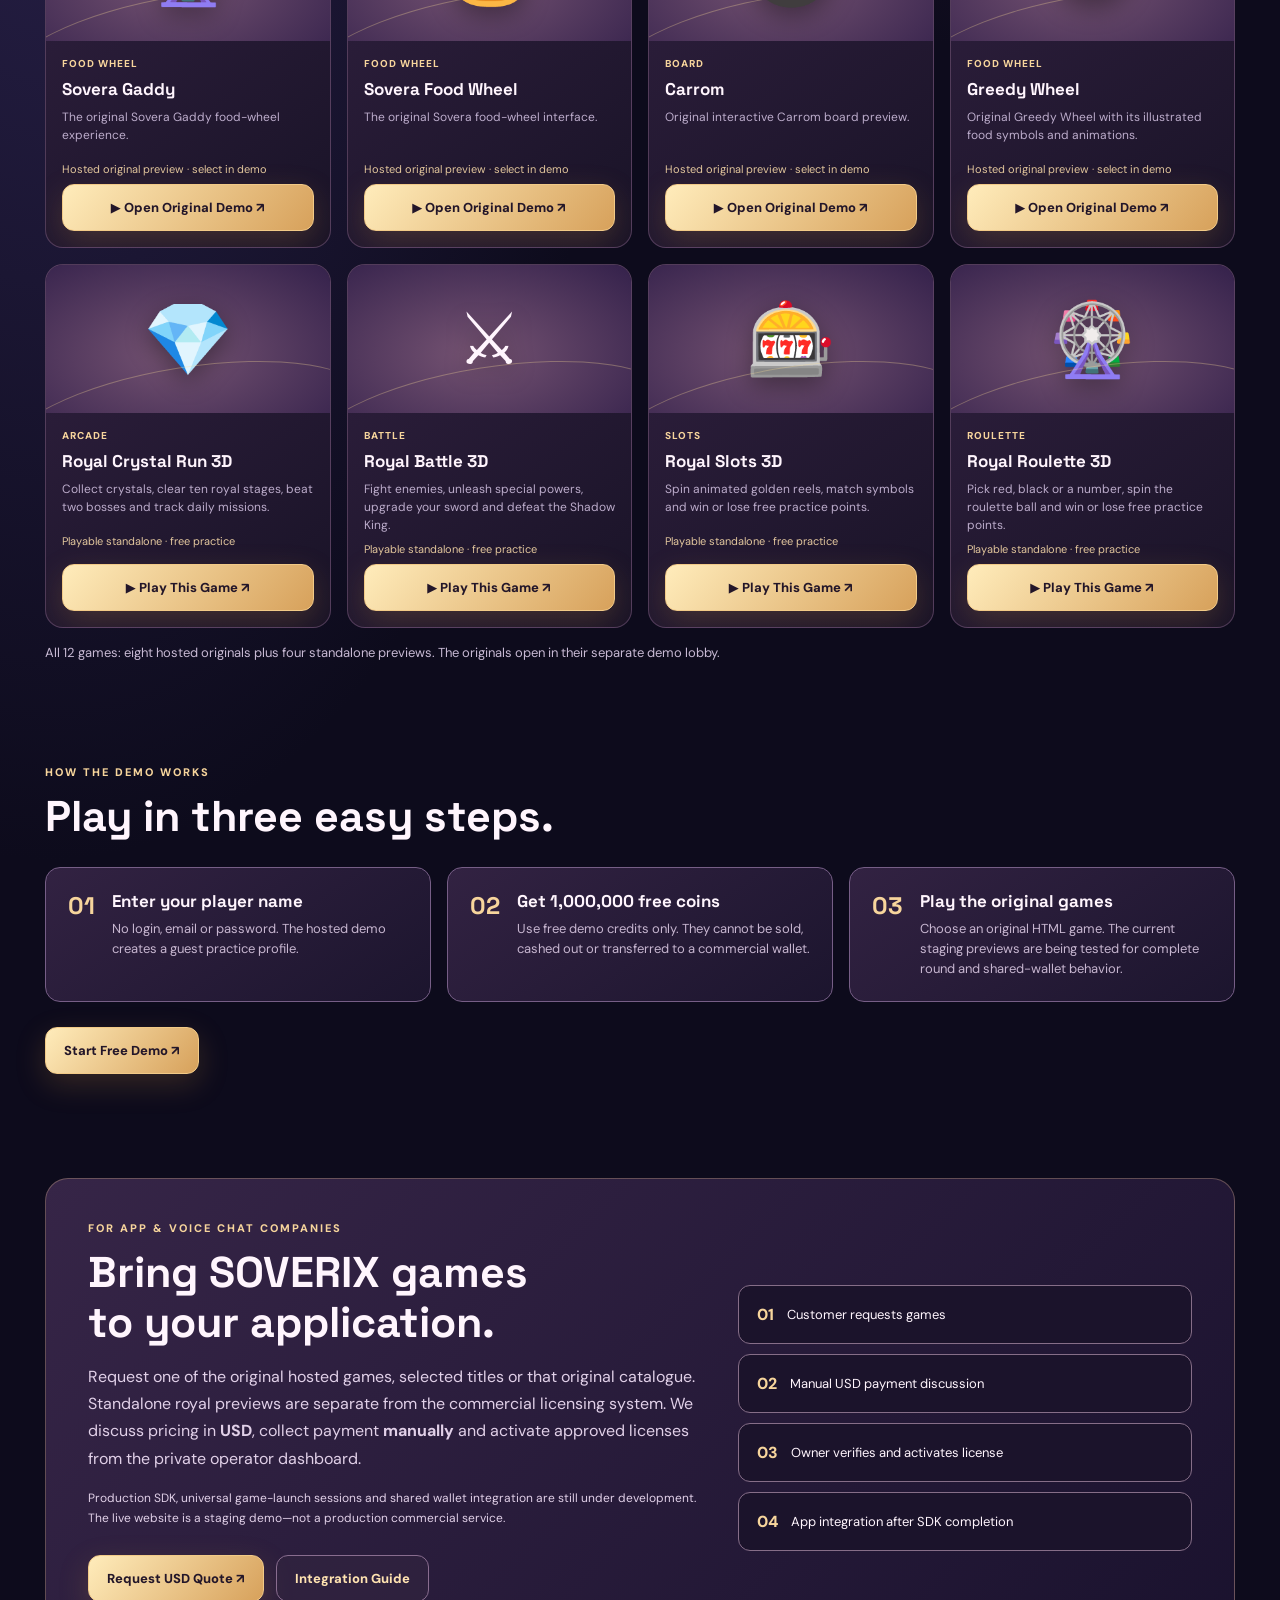
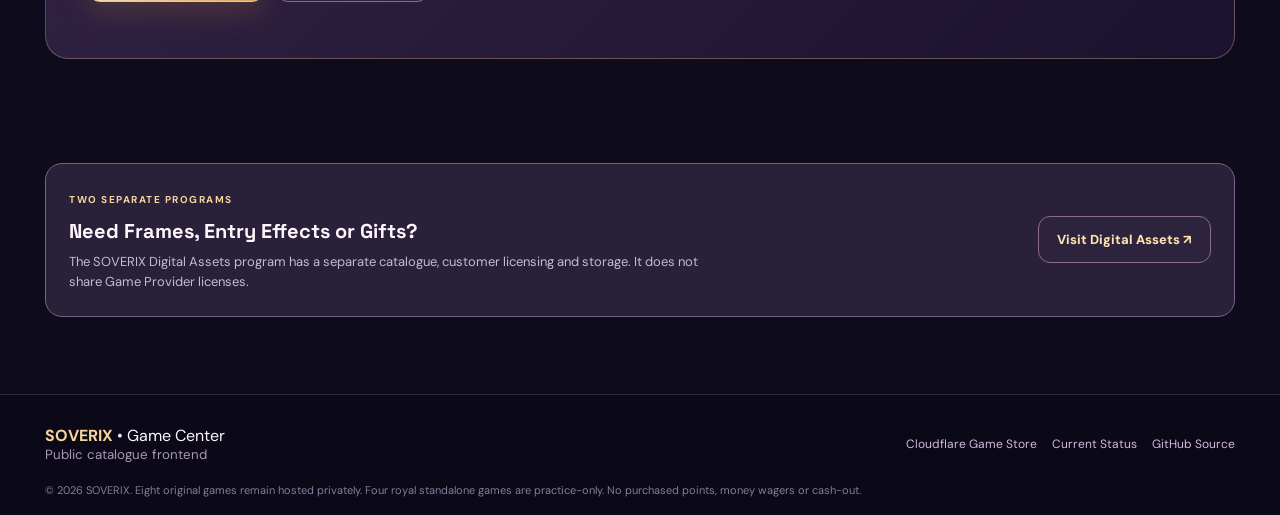
==== commit 7bb2112c: "Unify all 12 games in Game Center without changing original eight" ====
--- a/index.html
+++ b/index.html
@@ -4,7 +4,7 @@
   <meta charset="utf-8">
   <meta name="viewport" content="width=device-width, initial-scale=1">
   <meta name="theme-color" content="#120b21">
-  <meta name="description" content="SOVERIX Original Games Center. Try eight original hosted games free with 1,000,000 practice coins. Manual USD licensing for app operators.">
+  <meta name="description" content="SOVERIX Original Games Center. Play 12 games: eight original hosted previews, Royal Crystal Run, Royal Battle, Royal Slots and Royal Roulette. Free practice only.">
   <title>SOVERIX | Original Games Center</title>
   <link rel="stylesheet" href="assets/site.css">
   <script src="assets/site.js" type="module"></script>
@@ -14,54 +14,34 @@
     <div class="container header-inner">
       <a class="brand" href="#home" aria-label="SOVERIX Home"><span class="brand-icon">✦</span><span>SOVERIX<small>ORIGINAL GAME CENTER</small></span></a>
       <nav class="nav" aria-label="Primary"><a href="#games">Games</a><a href="#how">How It Works</a><a href="#business">Licensing</a></nav>
-      <a class="button button-mini button-outline header-play" href="https://soverix-games-provider-staging.soverixnet.workers.dev/demo" rel="noopener noreferrer">Play Demo ↗</a>
+      <a class="button button-mini button-outline header-play" href="#games">All 12 Games</a>
     </div>
   </header>
   <main id="home">
     <section class="hero container">
       <div class="hero-copy">
         <div class="eyebrow"><span class="pulse"></span> SOVERIX CLOUD GAME PROVIDER <span class="stage">STAGING</span></div>
-        <h1>Original games.<br><span class="gold">Royal experience.</span></h1>
-        <p class="hero-desc">Try real original game previews on our hosted server. Enter only your player name, receive <strong>1,000,000 free practice coins</strong> and explore the collection. No signup required.</p>
-        <div class="hero-actions"><a class="button button-main" href="https://soverix-games-provider-staging.soverixnet.workers.dev/demo" rel="noopener noreferrer">▶ Play Original Games</a><a class="button button-outline" href="#games">Explore All Games</a></div>
+        <h1>Twelve games.<br><span class="gold">One royal game center.</span></h1>
+        <p class="hero-desc">Explore <strong>8 original hosted games</strong> and <strong>4 standalone royal games</strong> from one place. The new Slots and Roulette share free local practice points; the originals remain on their existing demo server. No sign-in needed for standalone games.</p>
+        <div class="hero-actions"><a class="button button-main" href="https://soverix-games-provider-staging.soverixnet.workers.dev/demo" rel="noopener noreferrer">▶ Play Original Games</a><a class="button button-outline" href="#games">Explore All 12 Games</a></div>
         <p class="tiny-note">Practice coins have no cash value. No payment is collected for demo play.</p>
-        <div class="hero-metrics"><div><b>08</b><span>Original Game Previews</span></div><div><b>1M</b><span>Free Practice Coins</span></div><div><b>01</b><span>Cloudflare Game Provider</span></div></div>
+        <div class="hero-metrics"><div><b>12</b><span>Games in One Hub</span></div><div><b>08</b><span>Original Cloud Games</span></div><div><b>04</b><span>Royal Standalone Games</span></div></div>
       </div>
       <div class="hero-art" aria-hidden="true"><div class="art-orbit orbit-one"></div><div class="art-orbit orbit-two"></div><div class="art-center">🎮</div><div class="art-chip chip-top">♛ ROYAL GAMES</div><div class="art-chip chip-bottom">✦ ORIGINAL CONTENT</div><div class="art-shadow"></div></div>
     </section>
-    <section id="royal-3d" class="section container" aria-labelledby="royal-3d-title">
-      <div class="separate">
-        <div>
-          <span class="separate-label">NEW FREE 3D ARCADE DEMO · NO LOGIN</span>
-          <h3 id="royal-3d-title">♛ Royal Crystal Run 3D</h3>
-          <p>Race through a royal sky temple, collect crystals, dodge fire gates and reach a new high score. Touch-friendly WebGL game with local demo coins only—no wallet, cash value or payments.</p>
-        </div>
-        <a class="button button-main" href="https://soverix-royal-crystal-3d.soverixnet.workers.dev/" target="_blank" rel="noopener noreferrer" aria-label="Play Royal Crystal Run 3D">▶ Play 3D Game</a>
-      </div>
-    </section>
-    <section id="royal-battle-3d" class="section container" aria-labelledby="royal-battle-title">
-      <div class="separate">
-        <div>
-          <span class="separate-label">NEW PLAYABLE 3D COMBAT PREVIEW · FREE PRACTICE</span>
-          <h3 id="royal-battle-title">⚔ Royal Battle 3D</h3>
-          <p>Fight shadow knights with a royal sword, launch crystal-storm special attacks, dodge, upgrade your blade and armor after each wave, and face the Shadow King boss. Touch-friendly mobile browser preview; no sign-in or real-money system.</p>
-        </div>
-        <a class="button button-main" href="https://soverix-royal-battle-preview.soverixnet.workers.dev/" target="_blank" rel="noopener noreferrer" aria-label="Play Royal Battle 3D preview">⚔ Play Battle Preview</a>
-      </div>
-    </section>
     <section id="games" class="section container">
-      <div class="section-meta">THE ORIGINAL COLLECTION</div><div class="section-line"><div><h2>Choose your next game.</h2><p class="muted">These are catalogue cards. The actual original HTML games open on the Cloudflare demo server—not embedded or copied into this public repository.</p></div><span class="count">8 GAMES</span></div>
-      <div id="filters" class="filters" role="group" aria-label="Filter games"><button type="button" class="filter active" data-filter="All">All Games</button><button type="button" class="filter" data-filter="Food Wheel">Food Wheels</button><button type="button" class="filter" data-filter="Jackpot">Jackpot</button><button type="button" class="filter" data-filter="Slots">Slots</button><button type="button" class="filter" data-filter="Board">Board Games</button></div>
-      <div id="game-grid" class="game-grid" aria-live="polite"><p class="muted">Loading original game catalogue…</p></div>
+      <div class="section-meta">THE COMPLETE GAME CENTER</div><div class="section-line"><div><h2>Choose from all 12 games.</h2><p class="muted">All games appear here. The original eight launch through their existing Cloudflare demo lobby; the four new royal games open directly. Wallets are not shared across those providers.</p></div><span class="count">12 GAMES</span></div>
+      <div id="filters" class="filters" role="group" aria-label="Filter games"><button type="button" class="filter active" data-filter="All">All Games</button><button type="button" class="filter" data-filter="Food Wheel">Food Wheels</button><button type="button" class="filter" data-filter="Jackpot">Jackpot</button><button type="button" class="filter" data-filter="Slots">Slots</button><button type="button" class="filter" data-filter="Board">Board Games</button><button type="button" class="filter" data-filter="Arcade">3D Arcade</button><button type="button" class="filter" data-filter="Battle">3D Battle</button><button type="button" class="filter" data-filter="Roulette">Roulette</button></div>
+      <div id="game-grid" class="game-grid" aria-live="polite"><p class="muted">Loading all 12 games…</p></div>
       <div id="catalog-message" class="catalog-message" aria-live="polite"></div>
     </section>
     <section id="how" class="section container"><div class="section-meta">HOW THE DEMO WORKS</div><h2>Play in three easy steps.</h2>
       <div class="steps"><article class="step"><span>01</span><div><h3>Enter your player name</h3><p>No login, email or password. The hosted demo creates a guest practice profile.</p></div></article><article class="step"><span>02</span><div><h3>Get 1,000,000 free coins</h3><p>Use free demo credits only. They cannot be sold, cashed out or transferred to a commercial wallet.</p></div></article><article class="step"><span>03</span><div><h3>Play the original games</h3><p>Choose an original HTML game. The current staging previews are being tested for complete round and shared-wallet behavior.</p></div></article></div>
       <a class="button button-main" href="https://soverix-games-provider-staging.soverixnet.workers.dev/demo" rel="noopener noreferrer">Start Free Demo ↗</a>
     </section>
-    <section id="business" class="section container"><div class="business"><div><div class="section-meta">FOR APP & VOICE CHAT COMPANIES</div><h2>Bring SOVERIX games<br>to your application.</h2><p>Request a single title, selected games or the whole catalogue. We discuss pricing in <b>USD</b>, collect payment <b>manually</b> and activate approved licenses from the private operator dashboard.</p><p class="muted">Production SDK, universal game-launch sessions and shared wallet integration are still under development. The live website is a staging demo—not a production commercial service.</p><div class="hero-actions"><a class="button button-main" href="https://soverix-games-provider-staging.soverixnet.workers.dev/#request" rel="noopener noreferrer">Request USD Quote ↗</a><a class="button button-outline" href="docs/INTEGRATION.md">Integration Guide</a></div></div><div class="business-flow"><div><span>01</span> Customer requests games</div><div><span>02</span> Manual USD payment discussion</div><div><span>03</span> Owner verifies and activates license</div><div><span>04</span> App integration after SDK completion</div></div></div></section>
+    <section id="business" class="section container"><div class="business"><div><div class="section-meta">FOR APP & VOICE CHAT COMPANIES</div><h2>Bring SOVERIX games<br>to your application.</h2><p>Request one of the original hosted games, selected titles or that original catalogue. Standalone royal previews are separate from the commercial licensing system. We discuss pricing in <b>USD</b>, collect payment <b>manually</b> and activate approved licenses from the private operator dashboard.</p><p class="muted">Production SDK, universal game-launch sessions and shared wallet integration are still under development. The live website is a staging demo—not a production commercial service.</p><div class="hero-actions"><a class="button button-main" href="https://soverix-games-provider-staging.soverixnet.workers.dev/#request" rel="noopener noreferrer">Request USD Quote ↗</a><a class="button button-outline" href="docs/INTEGRATION.md">Integration Guide</a></div></div><div class="business-flow"><div><span>01</span> Customer requests games</div><div><span>02</span> Manual USD payment discussion</div><div><span>03</span> Owner verifies and activates license</div><div><span>04</span> App integration after SDK completion</div></div></div></section>
     <section class="section container"><div class="separate"><div><span class="separate-label">TWO SEPARATE PROGRAMS</span><h3>Need Frames, Entry Effects or Gifts?</h3><p>The SOVERIX Digital Assets program has a separate catalogue, customer licensing and storage. It does not share Game Provider licenses.</p></div><a class="button button-outline" href="https://soverix-assets-provider-staging.soverixnet.workers.dev/" rel="noopener noreferrer">Visit Digital Assets ↗</a></div></section>
   </main>
-  <footer class="footer"><div class="container footer-inner"><div><strong>SOVERIX</strong> • Game Center <small>Public catalogue frontend</small></div><div><a href="https://soverix-games-provider-staging.soverixnet.workers.dev/">Cloudflare Game Store</a><a href="docs/RELEASE_STATUS.md">Current Status</a><a href="https://github.com/soverixnet-design/Game-center-soverixnet">GitHub Source</a></div></div><div class="container copyright">© 2026 SOVERIX. Original games remain hosted privately. Staging preview • No real-money gameplay.</div></footer>
+  <footer class="footer"><div class="container footer-inner"><div><strong>SOVERIX</strong> • Game Center <small>Public catalogue frontend</small></div><div><a href="https://soverix-games-provider-staging.soverixnet.workers.dev/">Cloudflare Game Store</a><a href="docs/RELEASE_STATUS.md">Current Status</a><a href="https://github.com/soverixnet-design/Game-center-soverixnet">GitHub Source</a></div></div><div class="container copyright">© 2026 SOVERIX. Eight original games remain hosted privately. Four royal standalone games are practice-only. No purchased points, money wagers or cash-out.</div></footer>
 </body>
 </html>
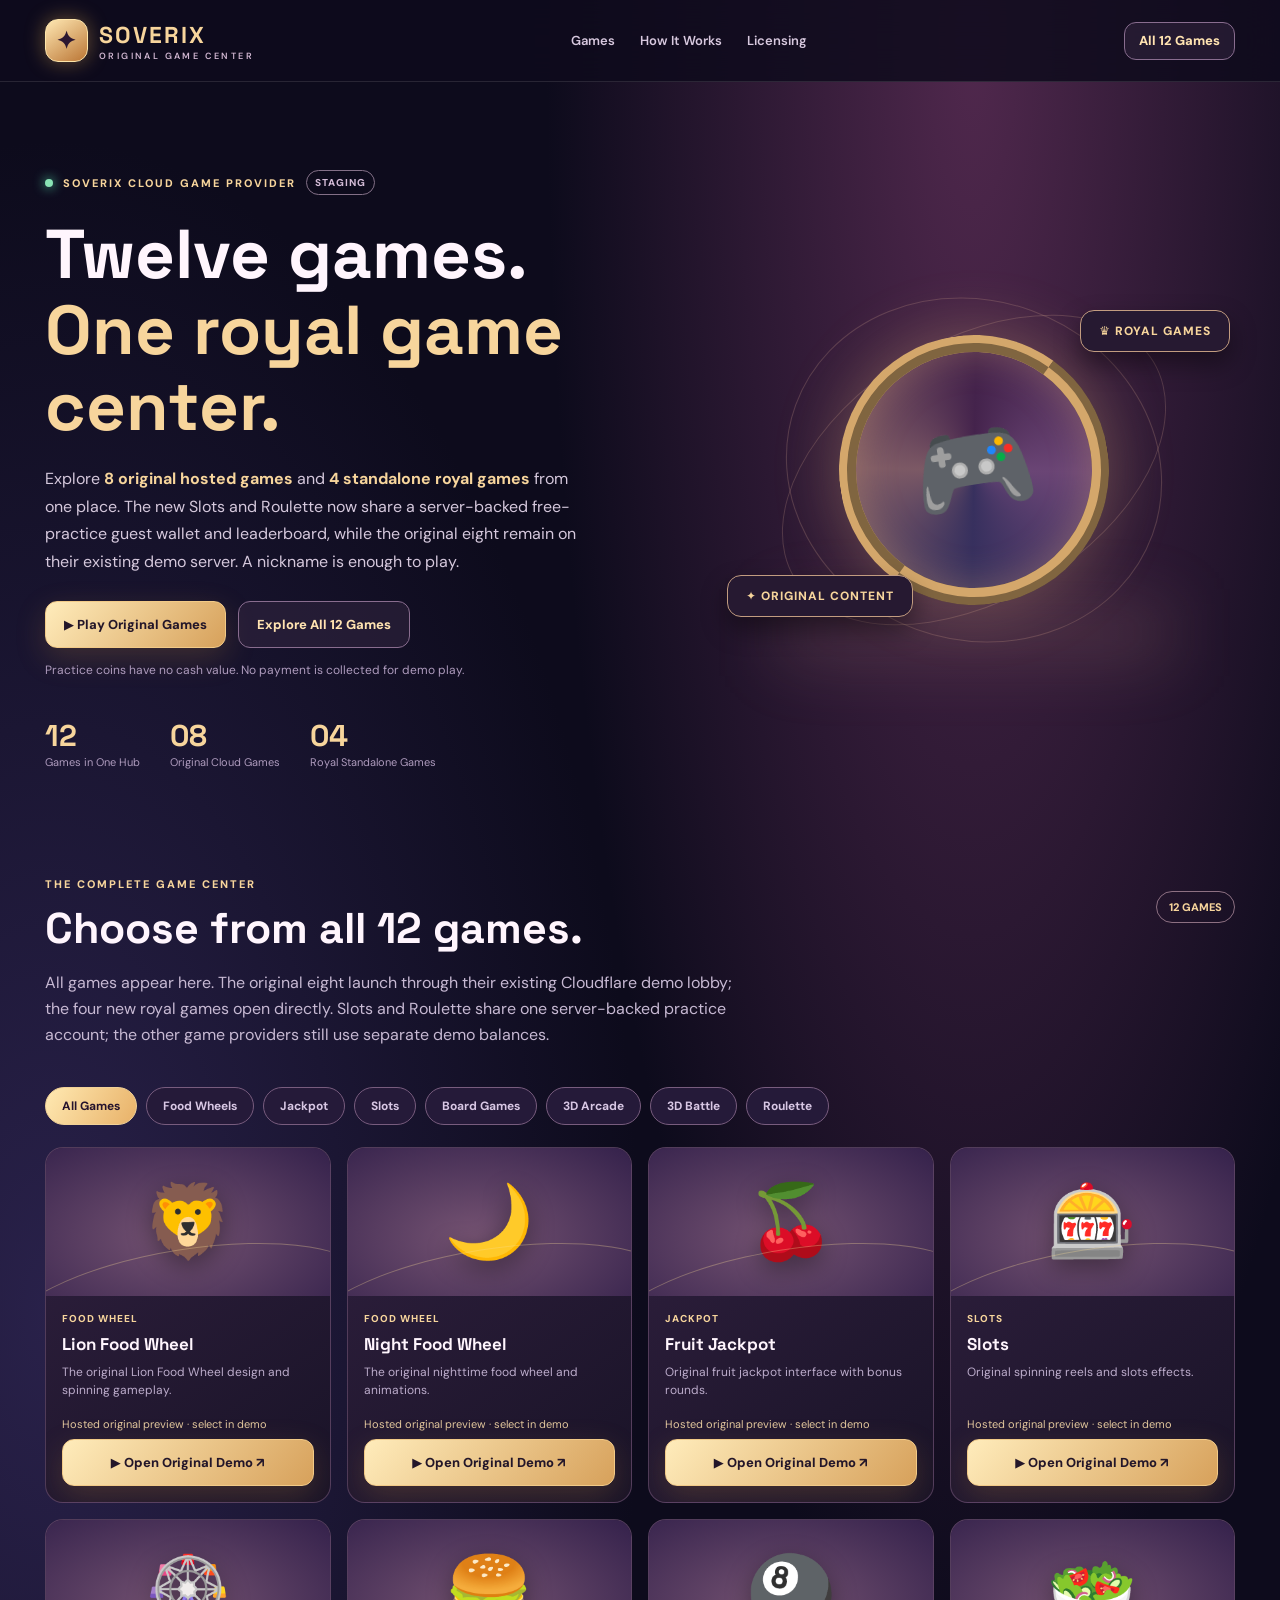
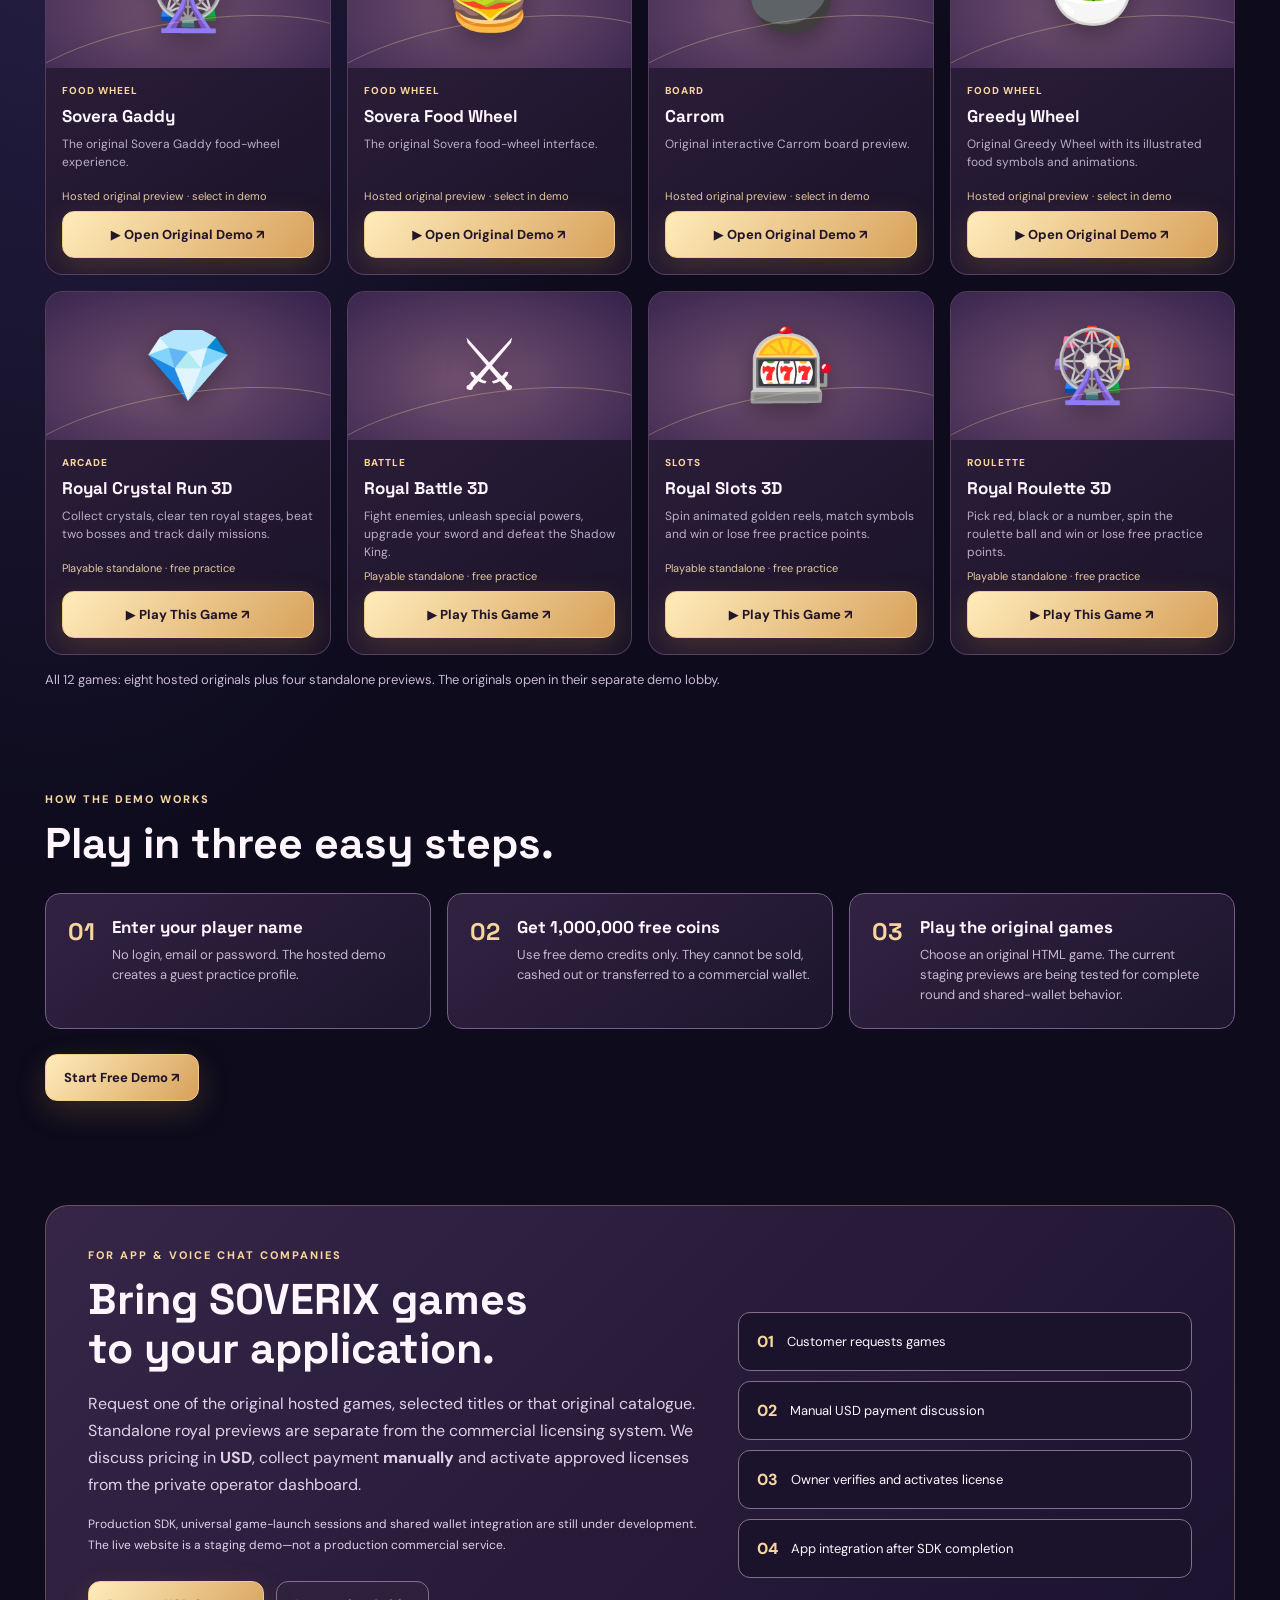
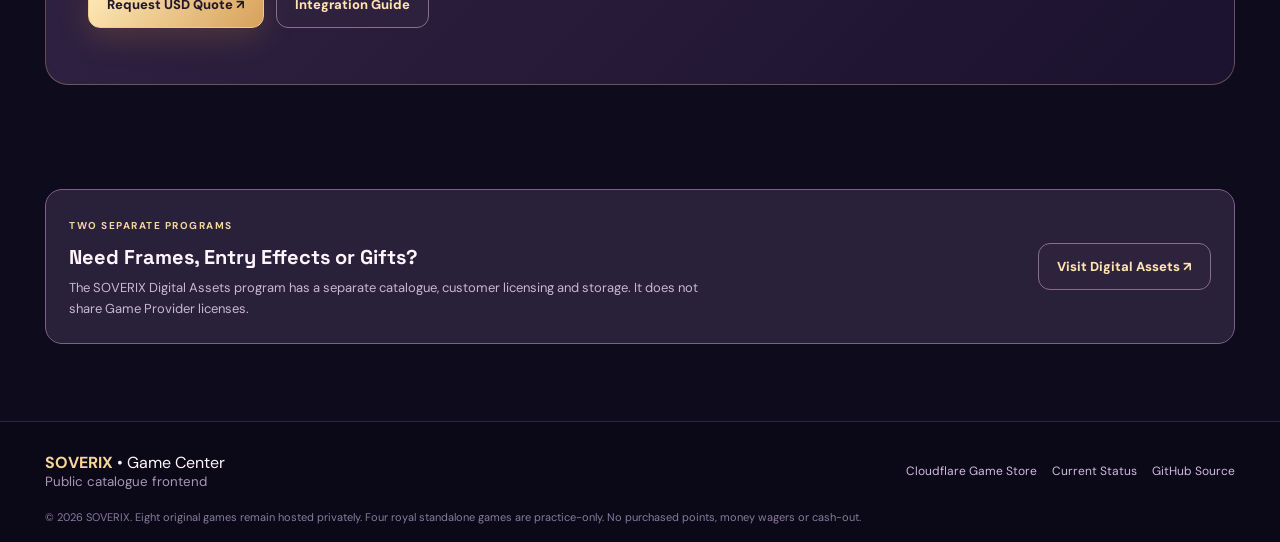
==== commit 59d62b1d: "Update 12-game hub and static checks for multiplayer practice betting v2" ====
--- a/index.html
+++ b/index.html
@@ -22,7 +22,7 @@
       <div class="hero-copy">
         <div class="eyebrow"><span class="pulse"></span> SOVERIX CLOUD GAME PROVIDER <span class="stage">STAGING</span></div>
         <h1>Twelve games.<br><span class="gold">One royal game center.</span></h1>
-        <p class="hero-desc">Explore <strong>8 original hosted games</strong> and <strong>4 standalone royal games</strong> from one place. The new Slots and Roulette share free local practice points; the originals remain on their existing demo server. No sign-in needed for standalone games.</p>
+        <p class="hero-desc">Explore <strong>8 original hosted games</strong> and <strong>4 standalone royal games</strong> from one place. The new Slots and Roulette now share a server-backed free-practice guest wallet and leaderboard, while the original eight remain on their existing demo server. A nickname is enough to play.</p>
         <div class="hero-actions"><a class="button button-main" href="https://soverix-games-provider-staging.soverixnet.workers.dev/demo" rel="noopener noreferrer">▶ Play Original Games</a><a class="button button-outline" href="#games">Explore All 12 Games</a></div>
         <p class="tiny-note">Practice coins have no cash value. No payment is collected for demo play.</p>
         <div class="hero-metrics"><div><b>12</b><span>Games in One Hub</span></div><div><b>08</b><span>Original Cloud Games</span></div><div><b>04</b><span>Royal Standalone Games</span></div></div>
@@ -30,7 +30,7 @@
       <div class="hero-art" aria-hidden="true"><div class="art-orbit orbit-one"></div><div class="art-orbit orbit-two"></div><div class="art-center">🎮</div><div class="art-chip chip-top">♛ ROYAL GAMES</div><div class="art-chip chip-bottom">✦ ORIGINAL CONTENT</div><div class="art-shadow"></div></div>
     </section>
     <section id="games" class="section container">
-      <div class="section-meta">THE COMPLETE GAME CENTER</div><div class="section-line"><div><h2>Choose from all 12 games.</h2><p class="muted">All games appear here. The original eight launch through their existing Cloudflare demo lobby; the four new royal games open directly. Wallets are not shared across those providers.</p></div><span class="count">12 GAMES</span></div>
+      <div class="section-meta">THE COMPLETE GAME CENTER</div><div class="section-line"><div><h2>Choose from all 12 games.</h2><p class="muted">All games appear here. The original eight launch through their existing Cloudflare demo lobby; the four new royal games open directly. Slots and Roulette share one server-backed practice account; the other game providers still use separate demo balances.</p></div><span class="count">12 GAMES</span></div>
       <div id="filters" class="filters" role="group" aria-label="Filter games"><button type="button" class="filter active" data-filter="All">All Games</button><button type="button" class="filter" data-filter="Food Wheel">Food Wheels</button><button type="button" class="filter" data-filter="Jackpot">Jackpot</button><button type="button" class="filter" data-filter="Slots">Slots</button><button type="button" class="filter" data-filter="Board">Board Games</button><button type="button" class="filter" data-filter="Arcade">3D Arcade</button><button type="button" class="filter" data-filter="Battle">3D Battle</button><button type="button" class="filter" data-filter="Roulette">Roulette</button></div>
       <div id="game-grid" class="game-grid" aria-live="polite"><p class="muted">Loading all 12 games…</p></div>
       <div id="catalog-message" class="catalog-message" aria-live="polite"></div>
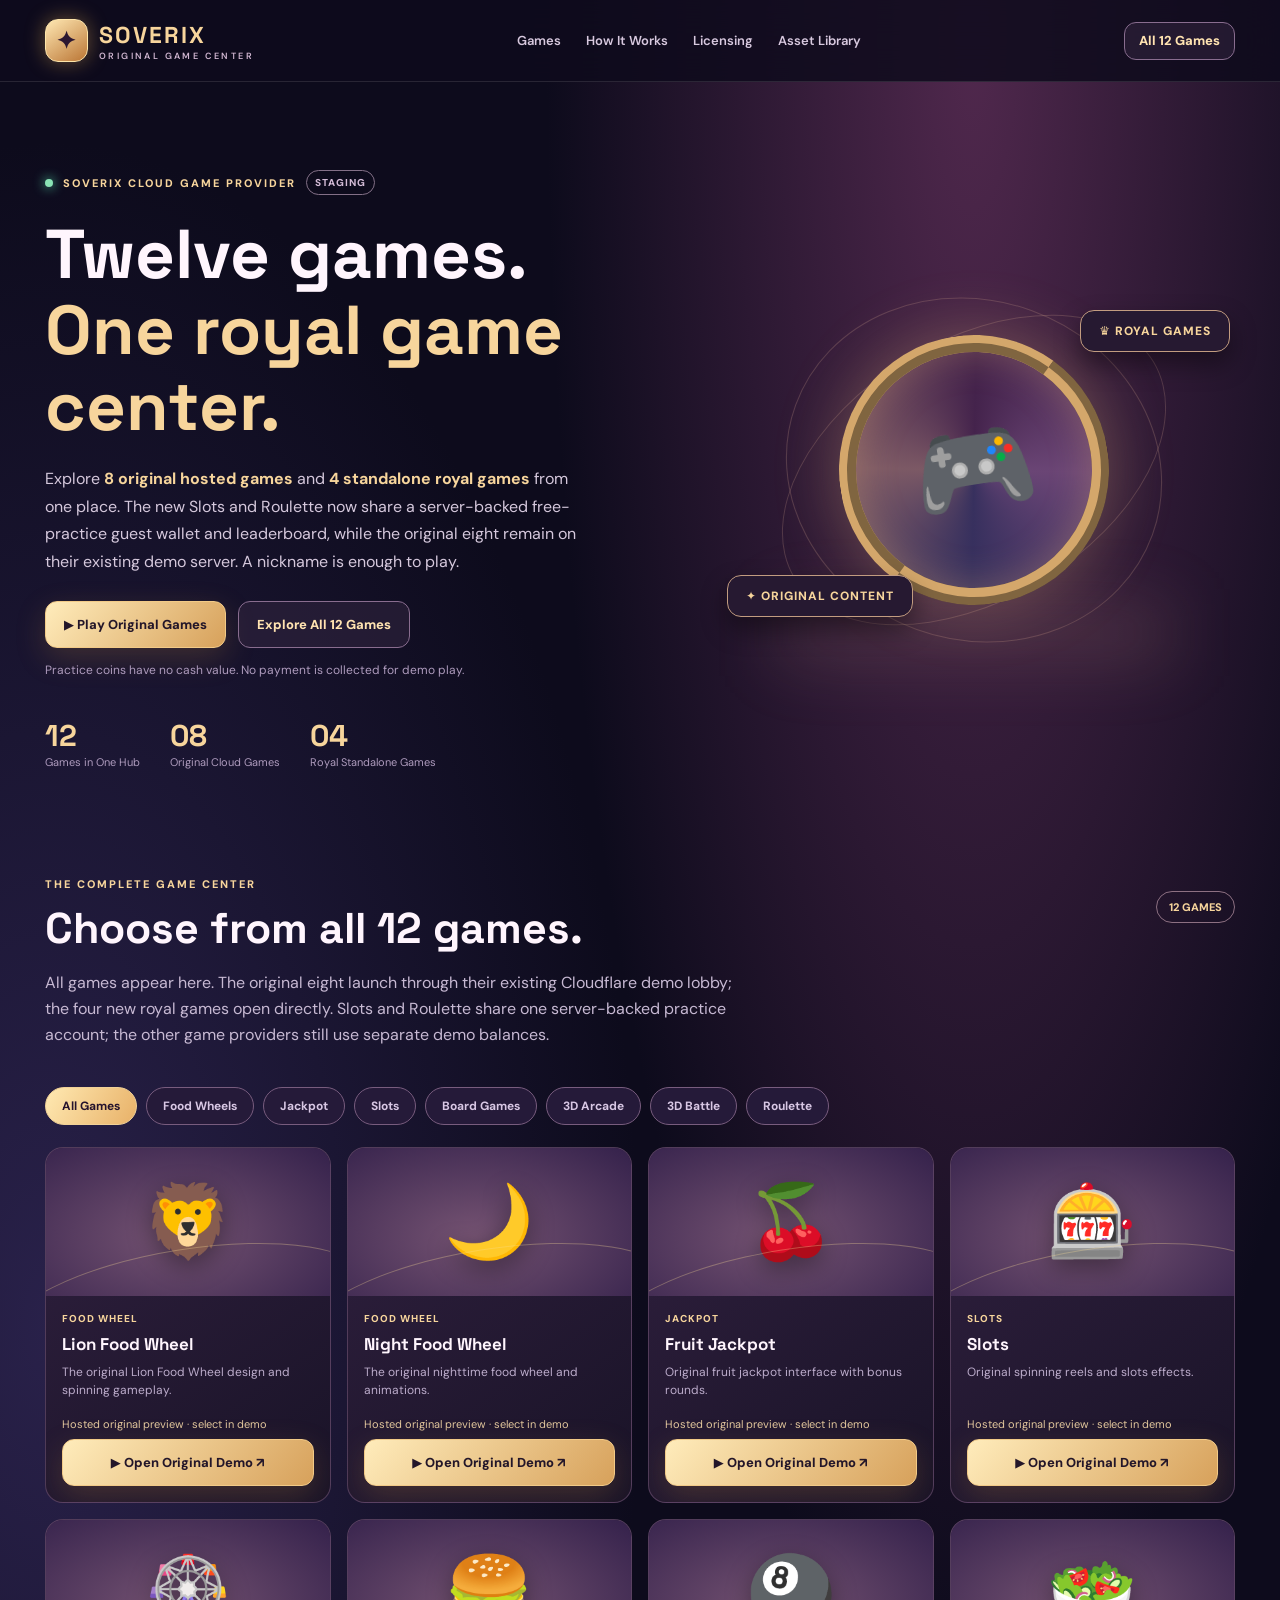
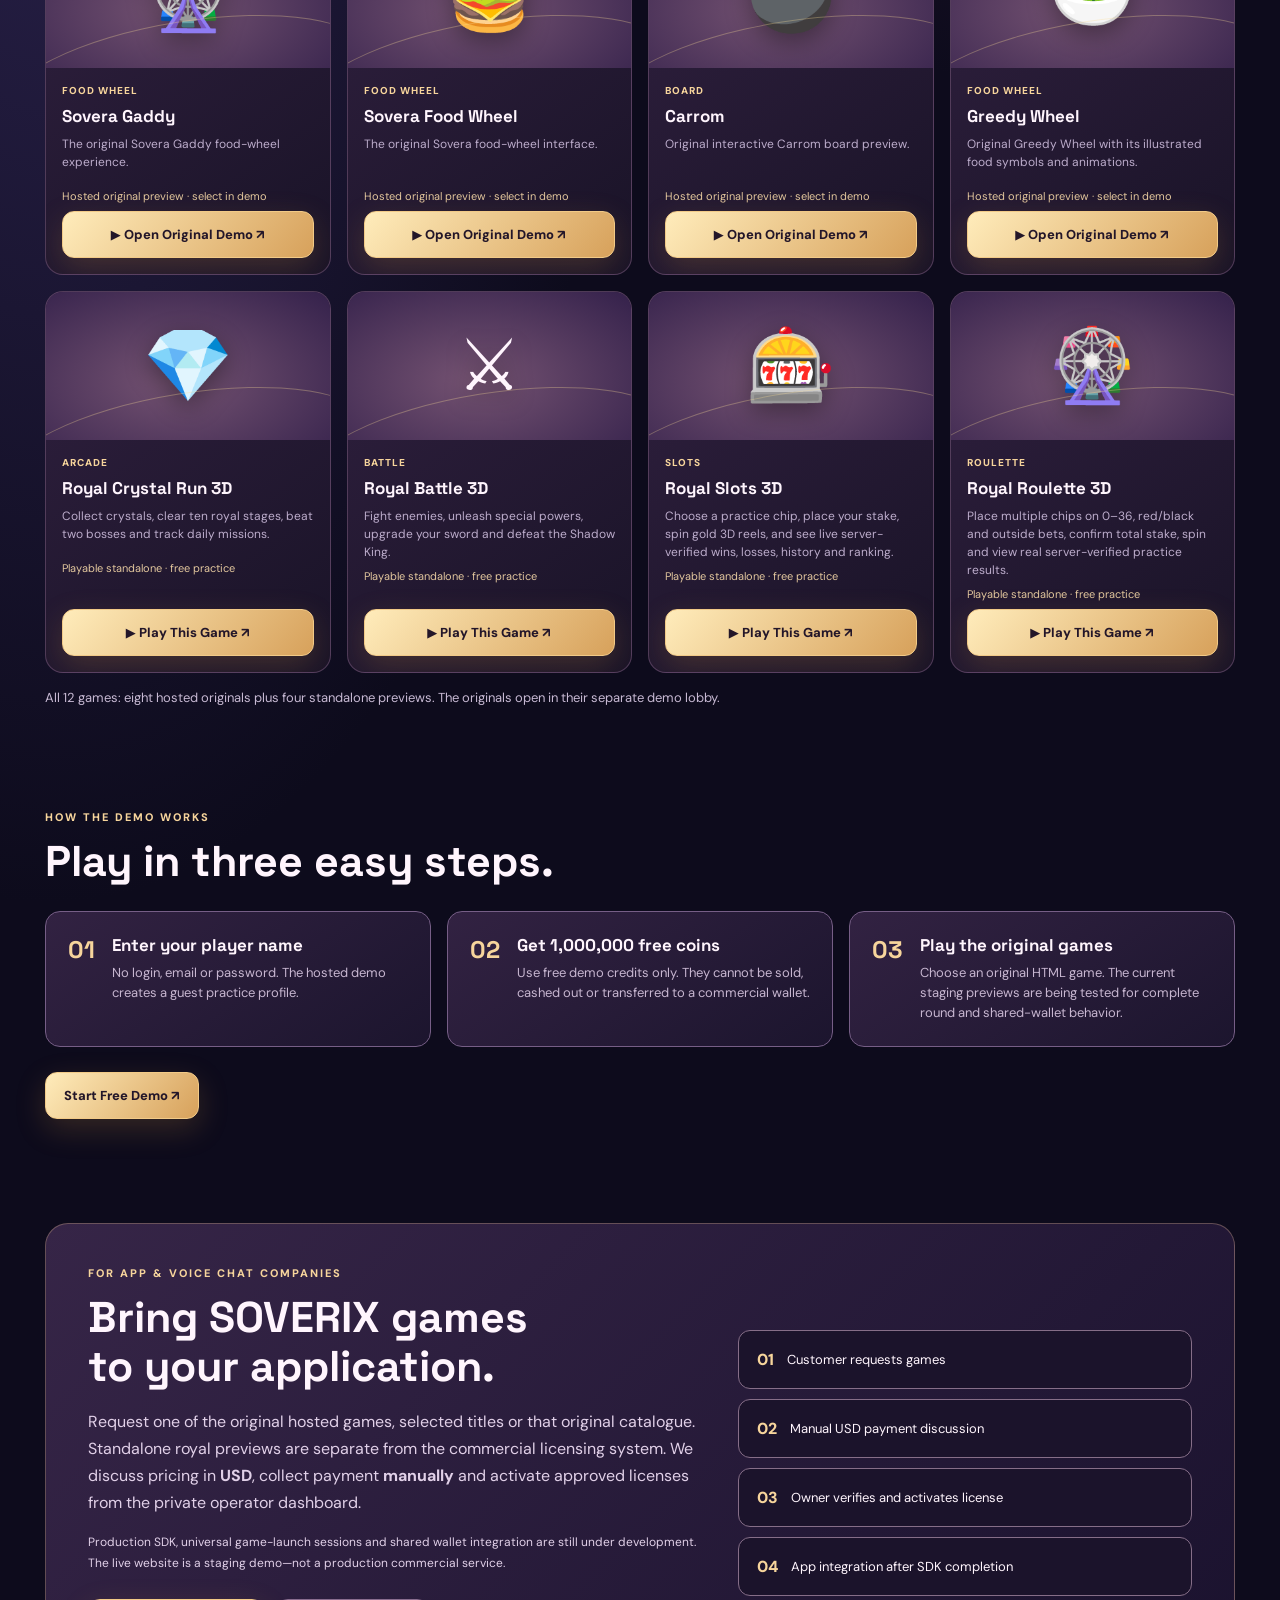
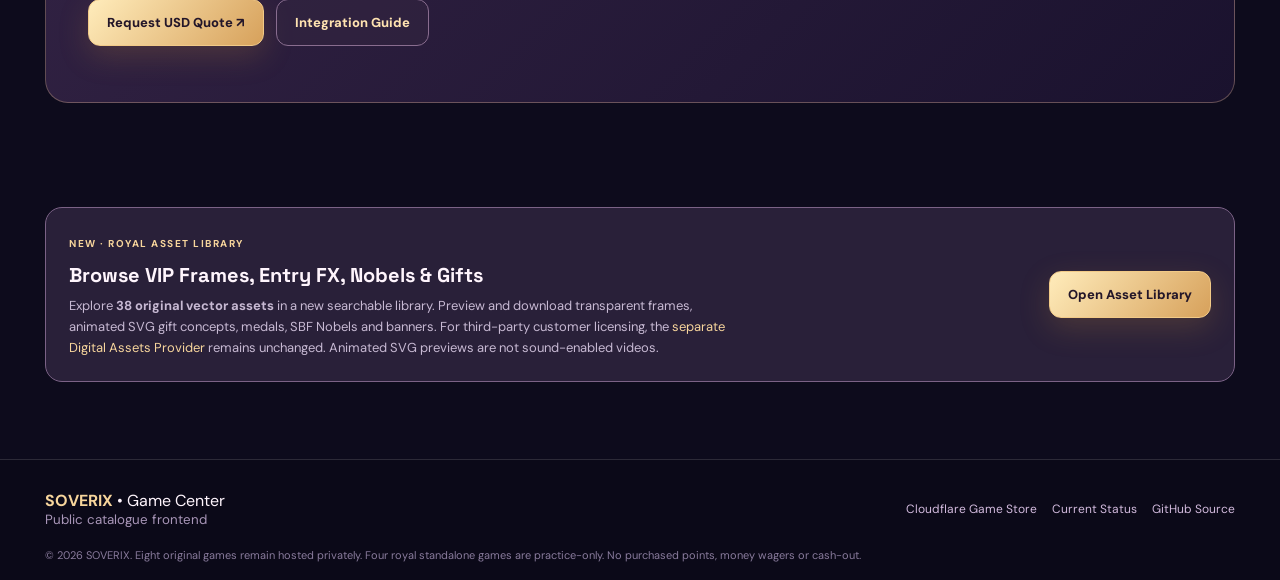
==== commit 36fa89b0: "Add royal app asset vault with 38 original reusable vector designs" ====
--- a/index.html
+++ b/index.html
@@ -13,7 +13,7 @@
   <header class="header">
     <div class="container header-inner">
       <a class="brand" href="#home" aria-label="SOVERIX Home"><span class="brand-icon">✦</span><span>SOVERIX<small>ORIGINAL GAME CENTER</small></span></a>
-      <nav class="nav" aria-label="Primary"><a href="#games">Games</a><a href="#how">How It Works</a><a href="#business">Licensing</a></nav>
+      <nav class="nav" aria-label="Primary"><a href="#games">Games</a><a href="#how">How It Works</a><a href="#business">Licensing</a><a href="asset-library/index.html">Asset Library</a></nav>
       <a class="button button-mini button-outline header-play" href="#games">All 12 Games</a>
     </div>
   </header>
@@ -40,7 +40,7 @@
       <a class="button button-main" href="https://soverix-games-provider-staging.soverixnet.workers.dev/demo" rel="noopener noreferrer">Start Free Demo ↗</a>
     </section>
     <section id="business" class="section container"><div class="business"><div><div class="section-meta">FOR APP & VOICE CHAT COMPANIES</div><h2>Bring SOVERIX games<br>to your application.</h2><p>Request one of the original hosted games, selected titles or that original catalogue. Standalone royal previews are separate from the commercial licensing system. We discuss pricing in <b>USD</b>, collect payment <b>manually</b> and activate approved licenses from the private operator dashboard.</p><p class="muted">Production SDK, universal game-launch sessions and shared wallet integration are still under development. The live website is a staging demo—not a production commercial service.</p><div class="hero-actions"><a class="button button-main" href="https://soverix-games-provider-staging.soverixnet.workers.dev/#request" rel="noopener noreferrer">Request USD Quote ↗</a><a class="button button-outline" href="docs/INTEGRATION.md">Integration Guide</a></div></div><div class="business-flow"><div><span>01</span> Customer requests games</div><div><span>02</span> Manual USD payment discussion</div><div><span>03</span> Owner verifies and activates license</div><div><span>04</span> App integration after SDK completion</div></div></div></section>
-    <section class="section container"><div class="separate"><div><span class="separate-label">TWO SEPARATE PROGRAMS</span><h3>Need Frames, Entry Effects or Gifts?</h3><p>The SOVERIX Digital Assets program has a separate catalogue, customer licensing and storage. It does not share Game Provider licenses.</p></div><a class="button button-outline" href="https://soverix-assets-provider-staging.soverixnet.workers.dev/" rel="noopener noreferrer">Visit Digital Assets ↗</a></div></section>
+    <section id="asset-vault" class="section container"><div class="separate"><div><span class="separate-label">NEW · ROYAL ASSET LIBRARY</span><h3>Browse VIP Frames, Entry FX, Nobels & Gifts</h3><p>Explore <strong>38 original vector assets</strong> in a new searchable library. Preview and download transparent frames, animated SVG gift concepts, medals, SBF Nobels and banners. For third-party customer licensing, the <a href="https://soverix-assets-provider-staging.soverixnet.workers.dev/" rel="noopener noreferrer" style="color:var(--gold)">separate Digital Assets Provider</a> remains unchanged. Animated SVG previews are not sound-enabled videos.</p></div><a class="button button-main" href="asset-library/index.html">Open Asset Library</a></div></section>
   </main>
   <footer class="footer"><div class="container footer-inner"><div><strong>SOVERIX</strong> • Game Center <small>Public catalogue frontend</small></div><div><a href="https://soverix-games-provider-staging.soverixnet.workers.dev/">Cloudflare Game Store</a><a href="docs/RELEASE_STATUS.md">Current Status</a><a href="https://github.com/soverixnet-design/Game-center-soverixnet">GitHub Source</a></div></div><div class="container copyright">© 2026 SOVERIX. Eight original games remain hosted privately. Four royal standalone games are practice-only. No purchased points, money wagers or cash-out.</div></footer>
 </body>
--- a/assets/site.css
+++ b/assets/site.css
@@ -3,3 +3,5 @@
 @media(max-width:950px){.game-grid{grid-template-columns:repeat(2,1fr)}.hero{padding:60px 0 30px}.hero-art{min-height:300px}.art-center{width:215px;height:215px}.art-orbit{width:290px;height:290px}.orbit-two{width:310px}.chip-top{right:0}.chip-bottom{left:0}}
 @media(max-width:650px){.container{width:calc(100% - 28px)}.header-inner{min-height:70px;flex-wrap:wrap;padding:10px 0}.brand{font-size:19px}.nav{order:3;width:100%;justify-content:center;gap:27px}.header-play{margin-left:auto}.hero{grid-template-columns:1fr;padding:43px 0 5px}.hero h1{font-size:clamp(38px,10vw,54px)}.hero-art{min-height:220px}.art-center{width:170px;height:170px;border-width:12px;font-size:72px}.art-orbit{width:216px;height:216px}.orbit-two{width:260px;height:175px}.art-chip{font-size:9px;padding:8px 10px}.chip-top{top:4px}.chip-bottom{bottom:0}.hero-metrics{gap:17px}.hero-metrics b{font-size:24px}.section{padding:39px 0}.game-grid{gap:12px}.game-visual{min-height:110px}.game-visual span{font-size:55px}.game-details{padding:12px}.game-details h3{font-size:14px}.game-details p{font-size:11px;min-height:55px}.game-details .button{font-size:11px;padding:10px 7px}.section-line{flex-direction:column;gap:7px}.steps{grid-template-columns:1fr}.business{grid-template-columns:1fr;padding:22px;gap:17px}.business h2{font-size:28px}.separate,.footer-inner{flex-direction:column;align-items:flex-start}.footer-inner{gap:16px}}
 @media(prefers-reduced-motion:reduce){*,*:before,*:after{scroll-behavior:auto!important;transition:none!important;animation:none!important}}
+
+@media(max-width:650px){.nav{gap:11px;flex-wrap:wrap}.nav a{font-size:11px}}
